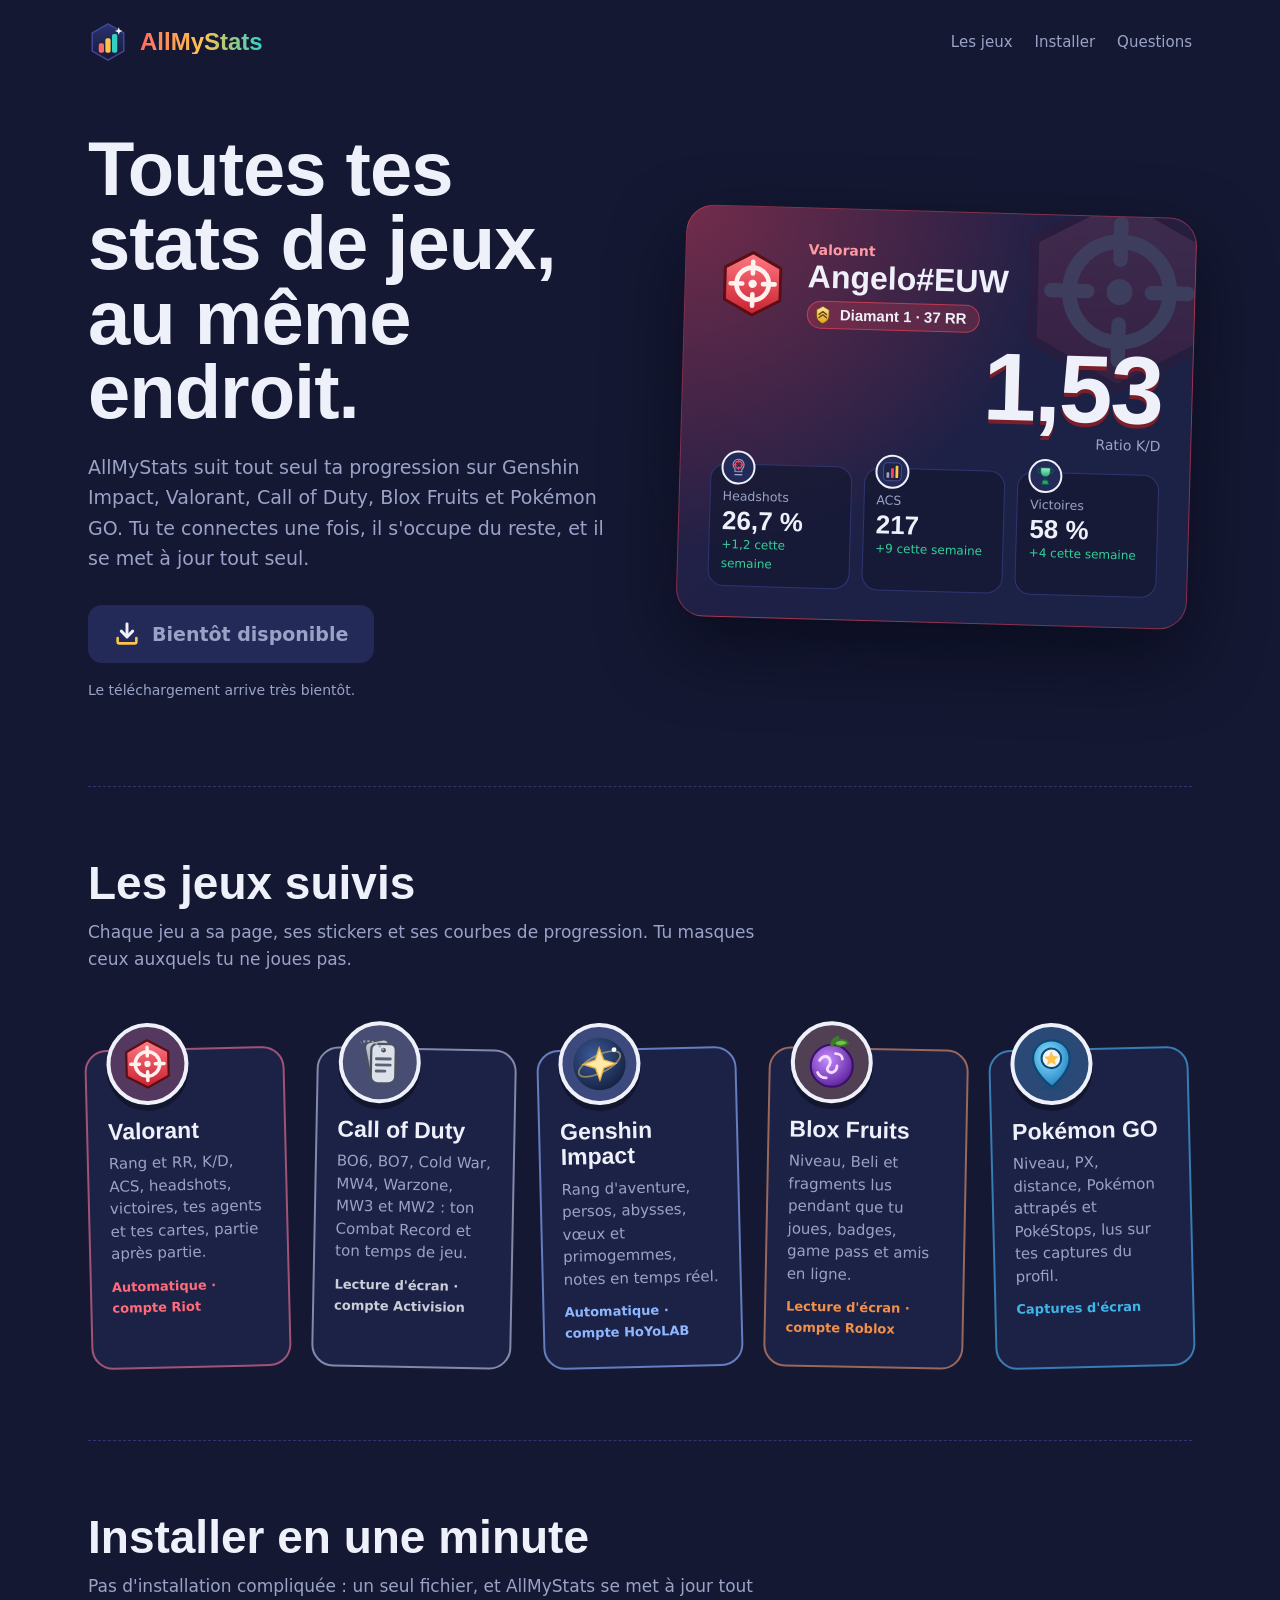
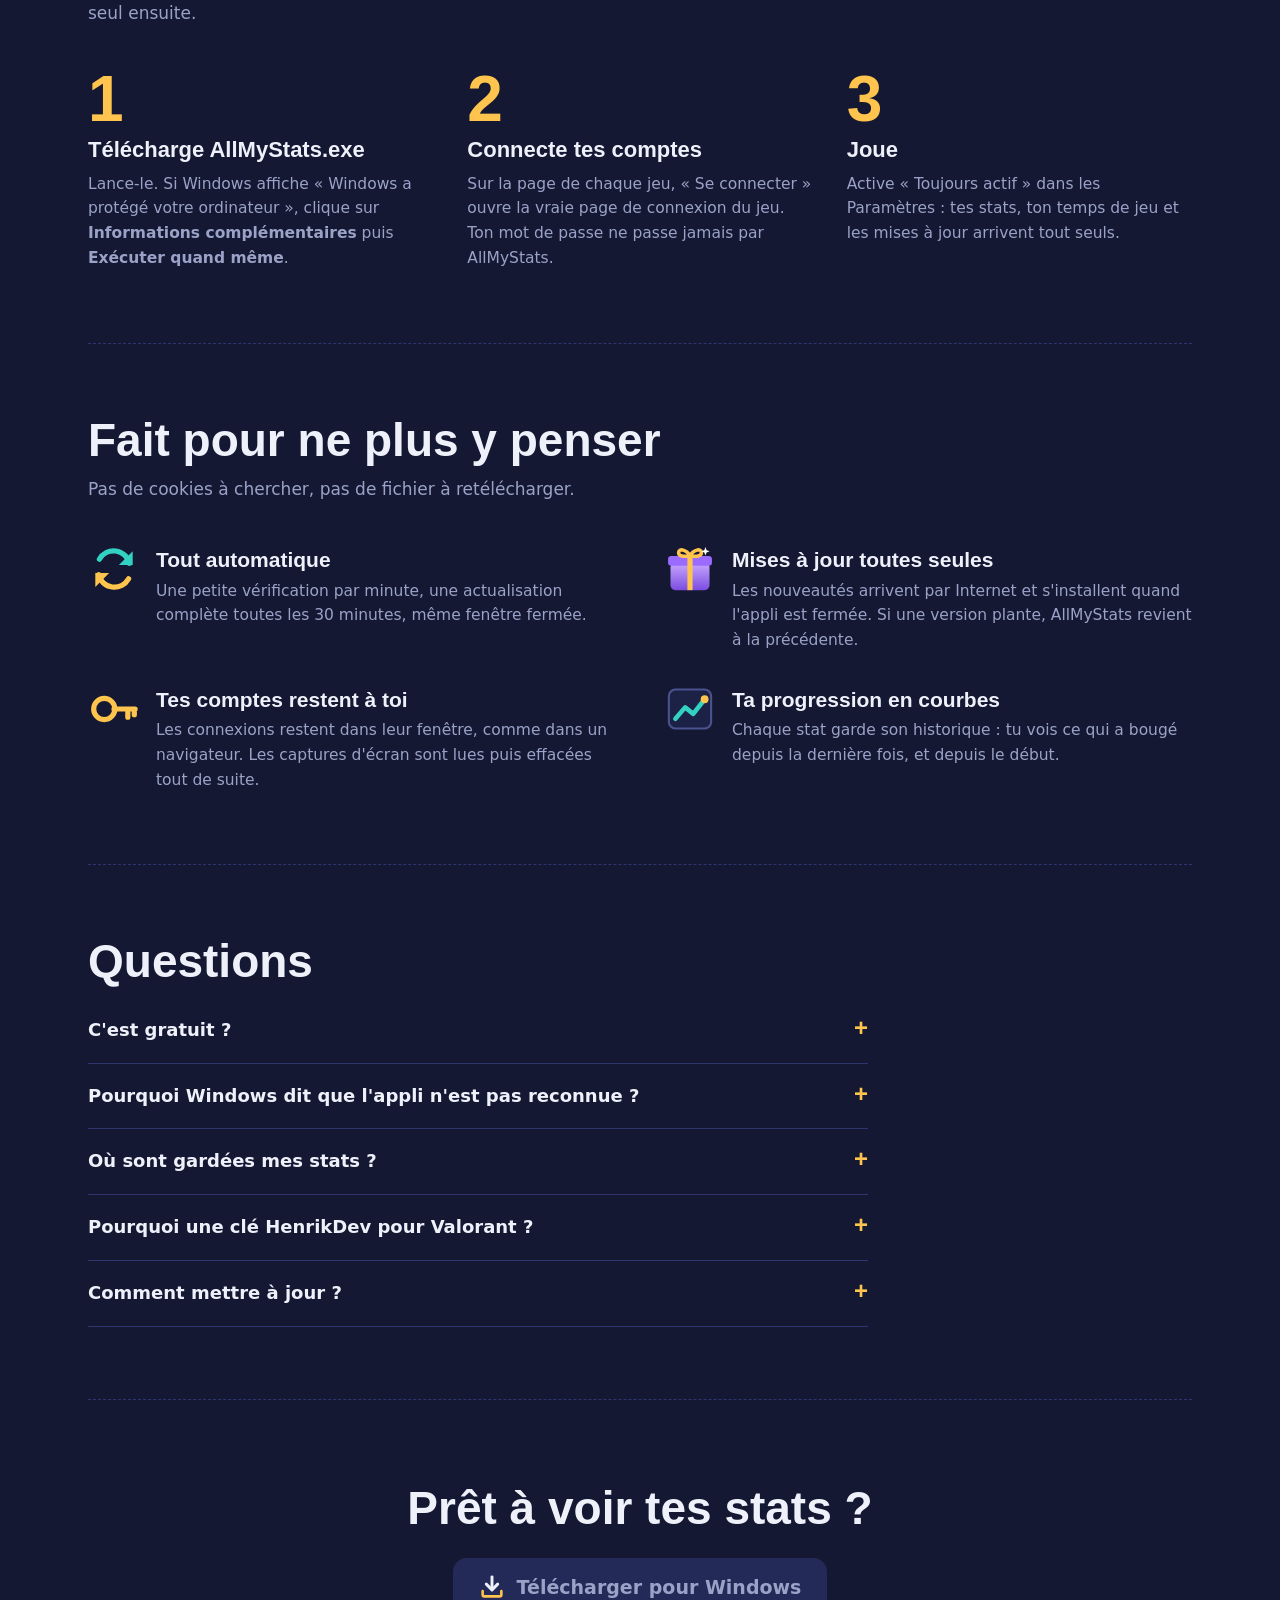
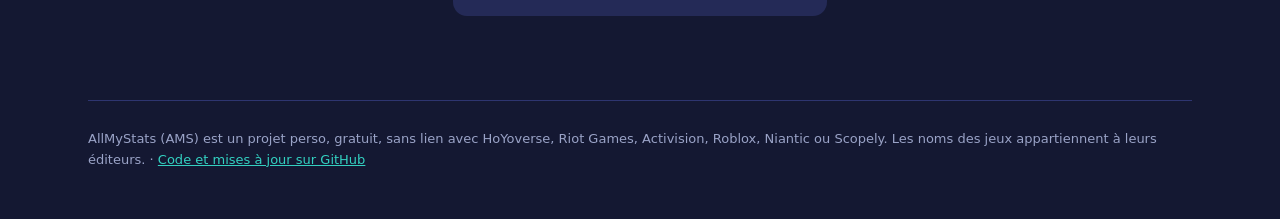
==== index.html @ aaeed374 "Site de téléchargement d'AllMyStats (GitHub Pages) Co-Authored-By: Claude Opus 5.5 <noreply@anthropi" ====
<!DOCTYPE html>
<html lang="fr">
<head>
<meta charset="utf-8">
<meta name="viewport" content="width=device-width, initial-scale=1">
<title>AllMyStats : toutes tes stats de jeux au même endroit</title>
<meta name="description" content="AllMyStats (AMS) est une appli Windows gratuite qui suit toute seule tes stats sur Genshin Impact, Valorant, Call of Duty, Blox Fruits et Pokémon GO.">
<link rel="icon" href="icone.png">
<style>
  :root {
    --nuit: #141832; --encre: #1C2146; --encre-2: #242A57; --trait: #2E3570;
    --brume: #9AA3C7; --craie: #EEF0FA; --corail: #FF6B5E; --or: #FFC44D; --turquoise: #33D1C1; --vert: #33D19A;
    --f-chiffres: "Bahnschrift SemiCondensed", "Bahnschrift", "Arial Narrow", "Roboto Condensed", sans-serif;
    --f-texte: "Segoe UI Variable Text", "Segoe UI", system-ui, -apple-system, sans-serif;
  }
  * { box-sizing: border-box; }
  html { scroll-behavior: smooth; }
  body { margin: 0; overflow-x: hidden; background: var(--nuit); color: var(--craie); font: 17px/1.6 var(--f-texte); }
  a { color: var(--turquoise); }
  :focus-visible { outline: 3px solid var(--or); outline-offset: 3px; border-radius: 6px; }
  svg.emoji { display: block; width: 100%; height: 100%; }
  .page { max-width: 1160px; margin: 0 auto; padding: 0 28px; }

  /* ---------- en-tête */
  header { display: flex; align-items: center; justify-content: space-between; padding: 22px 0; }
  .marque { display: flex; align-items: center; gap: 12px; text-decoration: none; color: inherit; }
  .marque .logo { width: 40px; height: 40px; }
  .marque b { font: 700 24px/1 var(--f-chiffres);
    background: linear-gradient(90deg, var(--corail), var(--or) 50%, var(--turquoise)); -webkit-background-clip: text; background-clip: text; color: transparent; }
  header nav { display: flex; gap: 22px; font-size: 15px; }
  header nav a { color: var(--brume); text-decoration: none; }
  header nav a:hover { color: var(--craie); }

  /* ---------- héros : le texte, et une vraie carte de joueur */
  .heros { display: grid; grid-template-columns: 1.05fr 1fr; gap: 56px; align-items: center; padding: 48px 0 84px; }
  h1 { font: 700 clamp(44px, 6vw, 76px)/.98 var(--f-chiffres); letter-spacing: -1px; margin: 0 0 22px; }
  .heros p.intro { color: var(--brume); font-size: 19px; max-width: 34em; margin: 0 0 32px; }
  .telecharger { display: inline-flex; align-items: center; gap: 12px; padding: 16px 26px; border-radius: 14px;
    background: var(--corail); color: #1A0F14; font: 700 19px/1 var(--f-texte); text-decoration: none;
    box-shadow: 0 5px 0 #A63A30; transition: transform .12s, box-shadow .12s; }
  .telecharger:hover { transform: translateY(2px); box-shadow: 0 3px 0 #A63A30; }
  .telecharger:active { transform: translateY(5px); box-shadow: none; }
  .telecharger .ico { width: 26px; height: 26px; }
  .telecharger[aria-disabled="true"] { background: var(--encre-2); color: var(--brume); box-shadow: none; pointer-events: none; }
  .meta { color: var(--brume); font-size: 14px; margin-top: 16px; }

  .carte { position: relative; border-radius: 28px; padding: 30px; overflow: hidden;
    background: radial-gradient(120% 140% at 0% 0%, rgba(255,70,85,.34), transparent 60%), linear-gradient(135deg, #2A1E45, var(--encre) 65%);
    border: 1.5px solid rgba(255,70,85,.45); transform: rotate(1.6deg); box-shadow: 0 30px 70px rgba(5,7,20,.6); }
  .carte .filigrane { position: absolute; right: -40px; top: -40px; width: 230px; height: 230px; opacity: .14; }
  .carte .haut { display: flex; gap: 18px; align-items: center; position: relative; }
  .carte .emblem { width: 74px; height: 74px; flex: none; }
  .carte .jeu { color: #FF9AA2; font-weight: 600; font-size: 14px; }
  .carte .pseudo { font: 700 32px/1.05 var(--f-chiffres); }
  .carte .rang { display: inline-flex; align-items: center; gap: 7px; margin-top: 6px; padding: 3px 12px 3px 5px; border-radius: 999px;
    font: 700 15px/1.3 var(--f-chiffres); background: rgba(255,70,85,.2); border: 1.5px solid rgba(255,70,85,.6); }
  .carte .rang .ico { width: 20px; height: 20px; }
  .carte .vedette { position: relative; text-align: right; margin: 6px 0 18px; }
  .carte .vedette .chiffre { font: 700 96px/.9 var(--f-chiffres); letter-spacing: -2px; text-shadow: 0 4px 0 #7A1F2A; }
  .carte .vedette .libelle { color: var(--brume); font-size: 14px; }
  .carte .tuiles { position: relative; display: grid; grid-template-columns: repeat(3, 1fr); gap: 12px; }
  .tuile { background: rgba(20,24,50,.75); border: 1.5px solid var(--trait); border-radius: 16px; padding: 22px 12px 12px; position: relative; }
  .tuile .sticker { position: absolute; top: -14px; left: 10px; width: 34px; height: 34px; border-radius: 50%; padding: 4px;
    background: var(--encre-2); border: 2px solid var(--craie); }
  .tuile .nom { color: var(--brume); font-size: 12.5px; }
  .tuile .val { font: 700 26px/1.1 var(--f-chiffres); }
  .tuile .delta { color: var(--vert); font-size: 12px; }

  /* ---------- sections */
  section { padding: 72px 0; border-top: 1px dashed var(--trait); }
  h2 { font: 700 clamp(32px, 4vw, 46px)/1.05 var(--f-chiffres); margin: 0 0 12px; }
  .chapeau { color: var(--brume); max-width: 40em; margin: 0 0 40px; }

  /* La planche de stickers : un sticker par jeu */
  .planche { display: grid; grid-template-columns: repeat(auto-fit, minmax(200px, 1fr)); gap: 26px; }
  .sticker-jeu { --c: var(--brume); background: var(--encre); border-radius: 22px; padding: 26px 20px 22px; position: relative;
    border: 2px solid color-mix(in srgb, var(--c) 55%, var(--trait)); }
  .sticker-jeu:nth-child(odd) { transform: rotate(-1.4deg); }
  .sticker-jeu:nth-child(even) { transform: rotate(1.1deg); }
  .sticker-jeu .rond { width: 82px; height: 82px; border-radius: 50%; padding: 9px; margin: -54px 0 14px;
    background: color-mix(in srgb, var(--c) 22%, var(--encre-2)); border: 4px solid var(--craie); box-shadow: 0 6px 0 rgba(0,0,0,.35); }
  .sticker-jeu h3 { font: 700 23px/1.1 var(--f-chiffres); margin: 0 0 8px; }
  .sticker-jeu p { margin: 0; color: var(--brume); font-size: 15px; line-height: 1.5; }
  .sticker-jeu .comment { display: inline-block; margin-top: 12px; font-size: 13px; font-weight: 600; color: var(--c); }
  .planche { padding-top: 34px; }

  /* Étapes */
  .etapes { list-style: none; margin: 0; padding: 0; display: grid; grid-template-columns: repeat(3, 1fr); gap: 34px; counter-reset: e; }
  .etapes li { counter-increment: e; position: relative; padding-top: 70px; }
  .etapes li::before { content: counter(e); position: absolute; top: 0; left: 0; font: 700 64px/1 var(--f-chiffres); color: var(--or); }
  .etapes h3 { font: 700 22px/1.2 var(--f-chiffres); margin: 0 0 8px; }
  .etapes p { margin: 0; color: var(--brume); font-size: 15.5px; }

  /* Points forts */
  .forts { display: grid; grid-template-columns: 1fr 1fr; gap: 30px 48px; }
  .fort { display: grid; grid-template-columns: 52px 1fr; gap: 16px; align-items: start; }
  .fort .ico { width: 52px; height: 52px; }
  .fort h3 { font: 700 21px/1.2 var(--f-chiffres); margin: 4px 0 6px; }
  .fort p { margin: 0; color: var(--brume); font-size: 15.5px; }

  /* Questions */
  .questions { max-width: 780px; }
  details { border-bottom: 1px solid var(--trait); padding: 18px 0; }
  summary { cursor: pointer; font-weight: 600; font-size: 18px; list-style: none; display: flex; justify-content: space-between; gap: 16px; }
  summary::-webkit-details-marker { display: none; }
  summary::after { content: "+"; color: var(--or); font: 700 24px/1 var(--f-chiffres); }
  details[open] summary::after { content: "–"; }
  details p, details ol { color: var(--brume); margin: 12px 0 0; font-size: 15.5px; }
  details ol { padding-left: 22px; }

  /* Bas de page */
  .final { text-align: center; padding: 84px 0; border-top: 1px dashed var(--trait); }
  .final h2 { margin-bottom: 26px; }
  footer { color: var(--brume); font-size: 13px; padding: 28px 0 48px; border-top: 1px solid var(--trait); line-height: 1.6; }

  @media (max-width: 900px) {
    .heros { grid-template-columns: 1fr; gap: 48px; padding-top: 24px; }
    .etapes, .forts { grid-template-columns: 1fr; }
    header nav { display: none; }
  }
  @media (max-width: 480px) {
    .page { padding: 0 18px; }
    .carte .tuiles { grid-template-columns: 1fr 1fr; }
    .carte .vedette .chiffre { font-size: 72px; }
  }
  @media (prefers-reduced-motion: reduce) {
    html { scroll-behavior: auto; }
    .telecharger { transition: none; }
  }
</style>
</head>
<body>
<div class="page">
  <header>
    <a class="marque" href="#"><span class="logo" data-ico="ams"></span><b>AllMyStats</b></a>
    <nav aria-label="Sections">
      <a href="#jeux">Les jeux</a><a href="#installer">Installer</a><a href="#questions">Questions</a>
    </nav>
  </header>

  <main>
    <div class="heros">
      <div>
        <h1>Toutes tes stats de jeux, au même endroit.</h1>
        <p class="intro">AllMyStats suit tout seul ta progression sur Genshin Impact, Valorant, Call of Duty, Blox Fruits et
          Pokémon GO. Tu te connectes une fois, il s'occupe du reste, et il se met à jour tout seul.</p>
        <a class="telecharger" id="telecharger" href="#installer">
          <span class="ico" data-ico="telecharger"></span><span id="texte-telecharger">Télécharger pour Windows</span></a>
        <div class="meta" id="meta">Gratuit · Windows 10 et 11</div>
      </div>

      <div class="carte" aria-label="Exemple de carte de joueur dans AllMyStats">
        <span class="filigrane" data-ico="jeu_valorant"></span>
        <div class="haut">
          <span class="emblem" data-ico="jeu_valorant"></span>
          <div>
            <div class="jeu">Valorant</div>
            <div class="pseudo">Angelo#EUW</div>
            <div class="rang"><span class="ico" data-ico="valo_rang"></span>Diamant 1 · 37 RR</div>
          </div>
        </div>
        <div class="vedette"><div class="chiffre">1,53</div><div class="libelle">Ratio K/D</div></div>
        <div class="tuiles">
          <div class="tuile"><span class="sticker" data-ico="valo_tete"></span><div class="nom">Headshots</div><div class="val">26,7 %</div><div class="delta">+1,2 cette semaine</div></div>
          <div class="tuile"><span class="sticker" data-ico="valo_acs"></span><div class="nom">ACS</div><div class="val">217</div><div class="delta">+9 cette semaine</div></div>
          <div class="tuile"><span class="sticker" data-ico="valo_victoire"></span><div class="nom">Victoires</div><div class="val">58 %</div><div class="delta">+4 cette semaine</div></div>
        </div>
      </div>
    </div>

    <section id="jeux">
      <h2>Les jeux suivis</h2>
      <p class="chapeau">Chaque jeu a sa page, ses stickers et ses courbes de progression. Tu masques ceux auxquels tu ne joues pas.</p>
      <div class="planche">
        <article class="sticker-jeu" style="--c:#FF6B7A">
          <div class="rond" data-ico="jeu_valorant"></div>
          <h3>Valorant</h3>
          <p>Rang et RR, K/D, ACS, headshots, victoires, tes agents et tes cartes, partie après partie.</p>
          <span class="comment">Automatique · compte Riot</span>
        </article>
        <article class="sticker-jeu" style="--c:#C9CED8">
          <div class="rond" data-ico="famille_call_of_duty"></div>
          <h3>Call of Duty</h3>
          <p>BO6, BO7, Cold War, MW4, Warzone, MW3 et MW2 : ton Combat Record et ton temps de jeu.</p>
          <span class="comment">Lecture d'écran · compte Activision</span>
        </article>
        <article class="sticker-jeu" style="--c:#8FB7FF">
          <div class="rond" data-ico="jeu_genshin"></div>
          <h3>Genshin Impact</h3>
          <p>Rang d'aventure, persos, abysses, vœux et primogemmes, notes en temps réel.</p>
          <span class="comment">Automatique · compte HoYoLAB</span>
        </article>
        <article class="sticker-jeu" style="--c:#F0904A">
          <div class="rond" data-ico="jeu_bloxfruits"></div>
          <h3>Blox Fruits</h3>
          <p>Niveau, Beli et fragments lus pendant que tu joues, badges, game pass et amis en ligne.</p>
          <span class="comment">Lecture d'écran · compte Roblox</span>
        </article>
        <article class="sticker-jeu" style="--c:#3FB6E8">
          <div class="rond" data-ico="jeu_pokemongo"></div>
          <h3>Pokémon GO</h3>
          <p>Niveau, PX, distance, Pokémon attrapés et PokéStops, lus sur tes captures du profil.</p>
          <span class="comment">Captures d'écran</span>
        </article>
      </div>
    </section>

    <section id="installer">
      <h2>Installer en une minute</h2>
      <p class="chapeau">Pas d'installation compliquée : un seul fichier, et AllMyStats se met à jour tout seul ensuite.</p>
      <ol class="etapes">
        <li><h3>Télécharge AllMyStats.exe</h3>
          <p>Lance-le. Si Windows affiche « Windows a protégé votre ordinateur », clique sur
            <b>Informations complémentaires</b> puis <b>Exécuter quand même</b>.</p></li>
        <li><h3>Connecte tes comptes</h3>
          <p>Sur la page de chaque jeu, « Se connecter » ouvre la vraie page de connexion du jeu.
            Ton mot de passe ne passe jamais par AllMyStats.</p></li>
        <li><h3>Joue</h3>
          <p>Active « Toujours actif » dans les Paramètres : tes stats, ton temps de jeu et les mises à jour
            arrivent tout seuls.</p></li>
      </ol>
    </section>

    <section>
      <h2>Fait pour ne plus y penser</h2>
      <p class="chapeau">Pas de cookies à chercher, pas de fichier à retélécharger.</p>
      <div class="forts">
        <div class="fort"><span class="ico" data-ico="actualiser"></span><div>
          <h3>Tout automatique</h3><p>Une petite vérification par minute, une actualisation complète toutes les 30 minutes,
            même fenêtre fermée.</p></div></div>
        <div class="fort"><span class="ico" data-ico="maj"></span><div>
          <h3>Mises à jour toutes seules</h3><p>Les nouveautés arrivent par Internet et s'installent quand l'appli est
            fermée. Si une version plante, AllMyStats revient à la précédente.</p></div></div>
        <div class="fort"><span class="ico" data-ico="cle"></span><div>
          <h3>Tes comptes restent à toi</h3><p>Les connexions restent dans leur fenêtre, comme dans un navigateur.
            Les captures d'écran sont lues puis effacées tout de suite.</p></div></div>
        <div class="fort"><span class="ico" data-ico="graphique"></span><div>
          <h3>Ta progression en courbes</h3><p>Chaque stat garde son historique : tu vois ce qui a bougé depuis la
            dernière fois, et depuis le début.</p></div></div>
      </div>
    </section>

    <section id="questions">
      <h2>Questions</h2>
      <div class="questions">
        <details><summary>C'est gratuit ?</summary>
          <p>Oui, entièrement. Pas de compte AllMyStats, pas de pub.</p></details>
        <details><summary>Pourquoi Windows dit que l'appli n'est pas reconnue ?</summary>
          <p>AllMyStats n'a pas de signature numérique payante, donc Windows SmartScreen ne la connaît pas encore.
            Clique sur <b>Informations complémentaires</b> puis <b>Exécuter quand même</b>. Télécharge-la
            uniquement depuis cette page.</p></details>
        <details><summary>Où sont gardées mes stats ?</summary>
          <p>Sur ton PC uniquement, dans le dossier AllMyStats de %APPDATA%. Rien n'est envoyé ailleurs.</p></details>
        <details><summary>Pourquoi une clé HenrikDev pour Valorant ?</summary>
          <p>Riot ne donne pas d'accès direct aux stats Valorant pour ce genre d'appli. HenrikDev est l'API utilisée par
            les trackers : la clé est gratuite (api.henrikdev.xyz, Dashboard, API Keys) et se colle une seule fois dans
            les Réglages de Valorant.</p></details>
        <details><summary>Comment mettre à jour ?</summary>
          <p>Tu n'as rien à faire : AllMyStats vérifie toutes les 6 heures. Pour l'avoir tout de suite :
            Paramètres, Mises à jour, Vérifier maintenant.</p></details>
      </div>
    </section>

    <div class="final">
      <h2>Prêt à voir tes stats ?</h2>
      <a class="telecharger" id="telecharger-2" href="#installer">
        <span class="ico" data-ico="telecharger"></span><span>Télécharger pour Windows</span></a>
    </div>
  </main>

  <footer>
    AllMyStats (AMS) est un projet perso, gratuit, sans lien avec HoYoverse, Riot Games, Activision, Roblox,
    Niantic ou Scopely. Les noms des jeux appartiennent à leurs éditeurs.
    · <a href="https://github.com/Angelotkkt/AllMyStats">Code et mises à jour sur GitHub</a>
  </footer>
</div>

<script src="icones.js"></script>
<script>
  // Les emojis maison de l'appli
  document.querySelectorAll("[data-ico]").forEach((el) => { el.innerHTML = ICONES[el.dataset.ico] || ""; });

  // Le bouton pointe vers la dernière version publiée (fichier AllMyStats.exe d'une « Release » GitHub)
  const DEPOT = "Angelotkkt/AllMyStats";
  const boutons = [document.getElementById("telecharger"), document.getElementById("telecharger-2")];
  fetch(`https://api.github.com/repos/${DEPOT}/releases/latest`)
    .then((r) => (r.ok ? r.json() : null))
    .then((rel) => {
      const exe = rel?.assets?.find((a) => /\.exe$/i.test(a.name));
      if (!exe) throw new Error("pas encore de fichier");
      boutons.forEach((b) => { b.href = exe.browser_download_url; });
      const mo = (exe.size / 1048576).toLocaleString("fr-FR", { maximumFractionDigits: 1 });
      document.getElementById("meta").textContent =
        `Version ${rel.tag_name.replace(/^v/, "")} · ${mo} Mo · Gratuit · Windows 10 et 11`;
    })
    .catch(() => {
      boutons.forEach((b) => { b.setAttribute("aria-disabled", "true"); b.removeAttribute("href"); });
      document.getElementById("texte-telecharger").textContent = "Bientôt disponible";
      document.getElementById("meta").textContent = "Le téléchargement arrive très bientôt.";
    });
  fetch("maj.json").then((r) => r.json()).then((m) => {
    const meta = document.getElementById("meta");
    if (!/Version/.test(meta.textContent) && !/bientôt/.test(meta.textContent)) meta.textContent = `Version ${m.version} · ` + meta.textContent;
  }).catch(() => {});
</script>
</body>
</html>
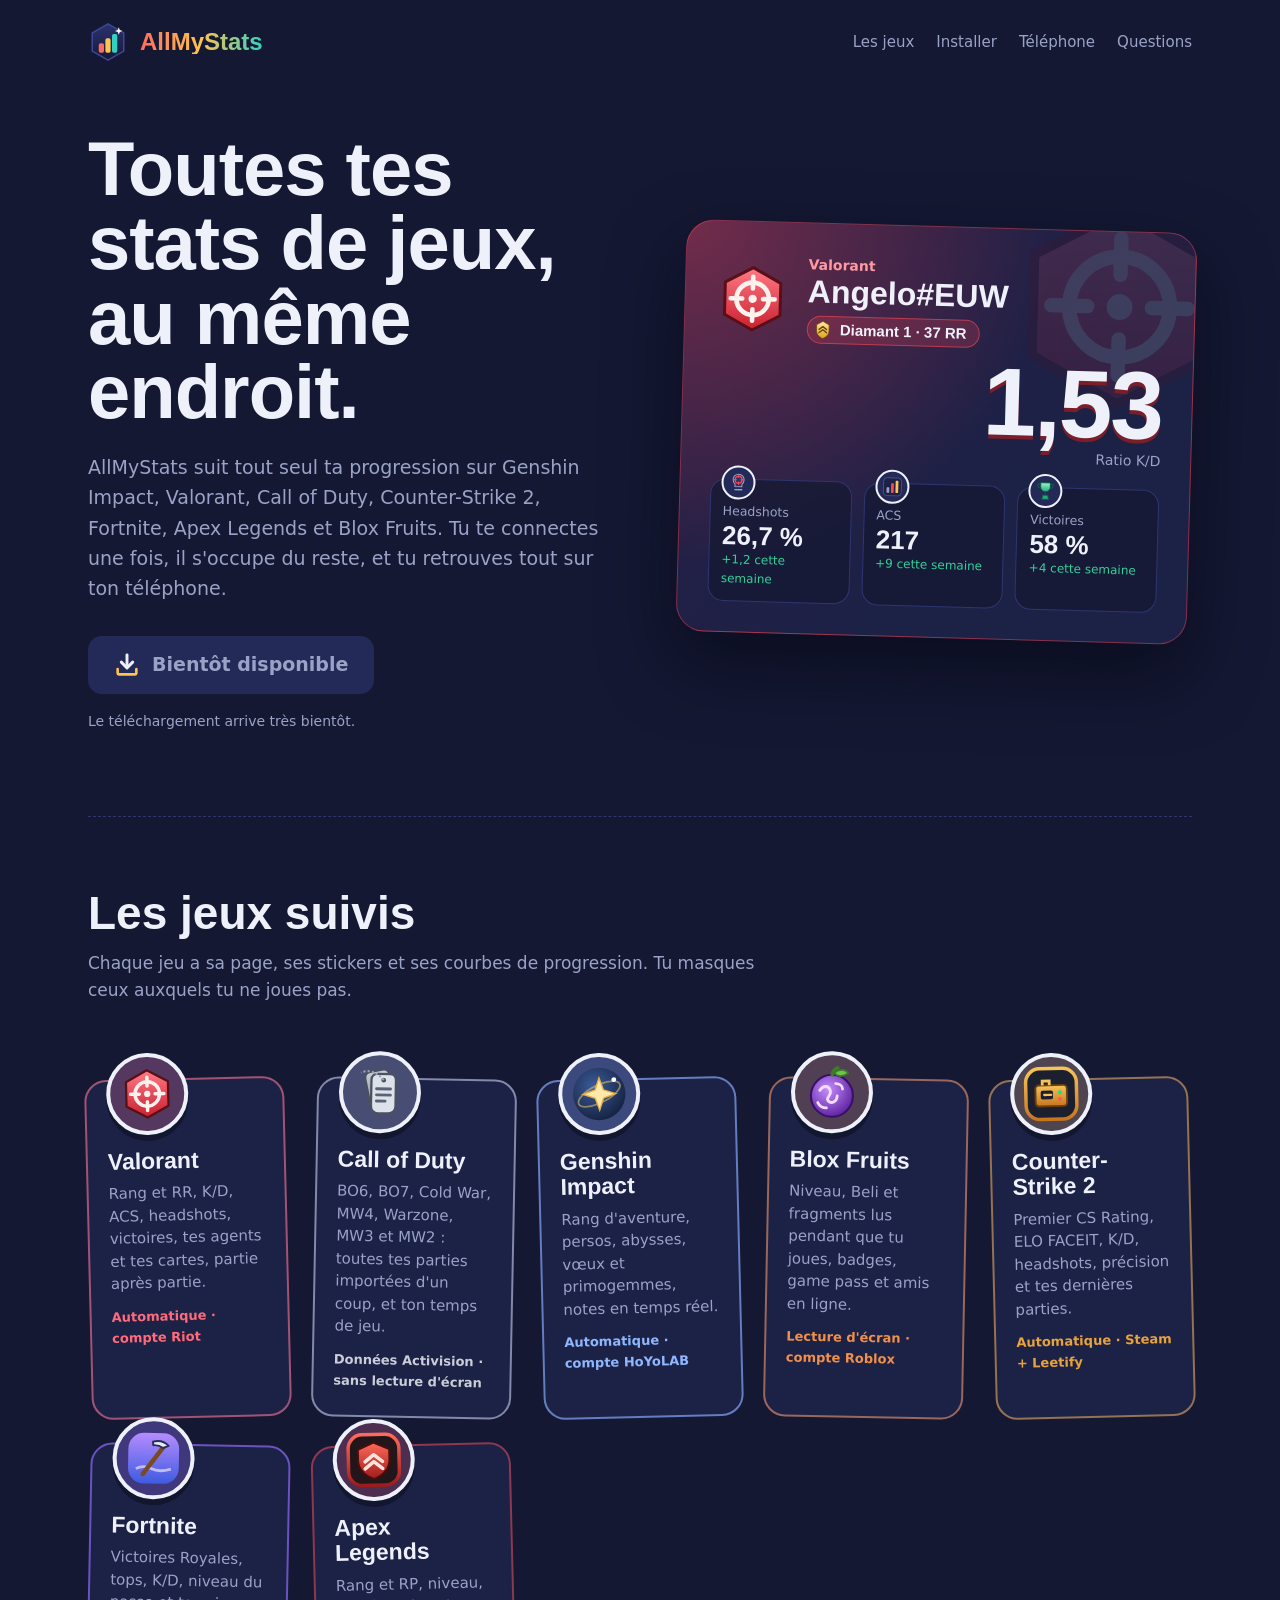
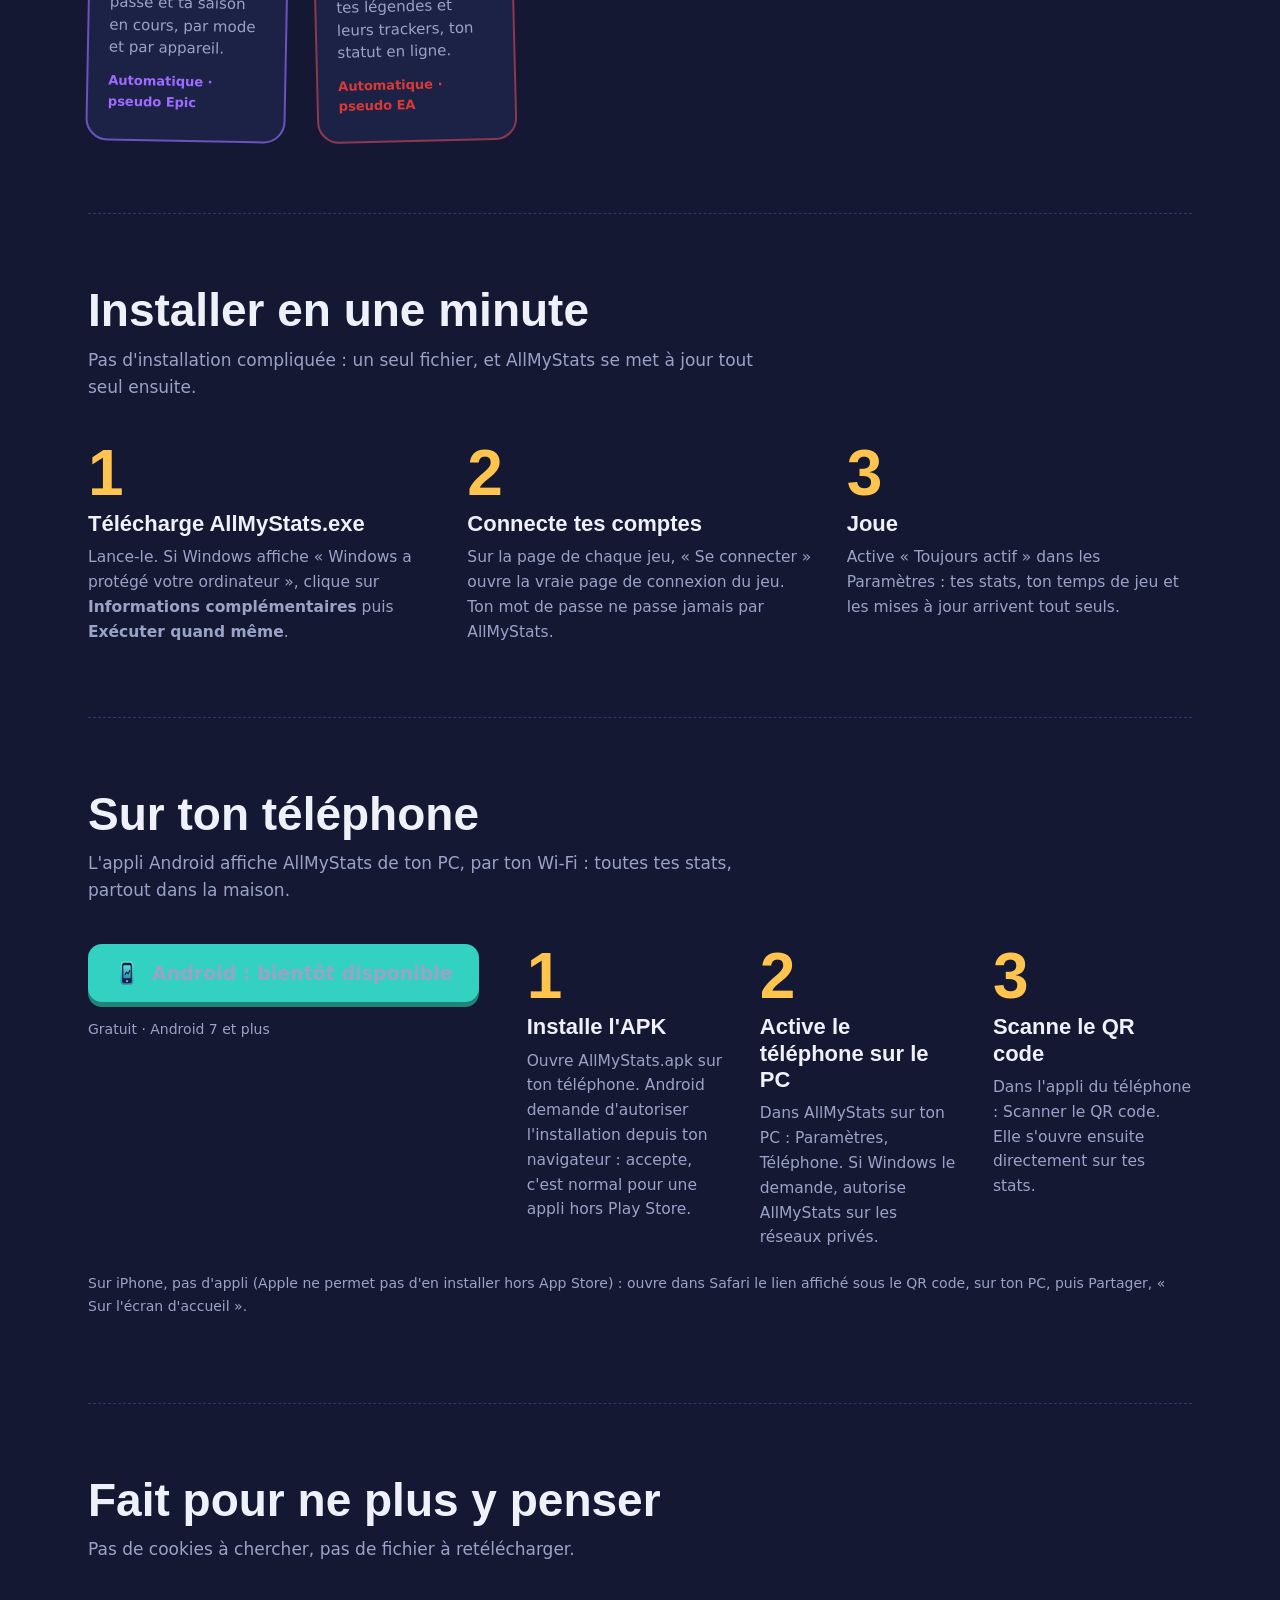
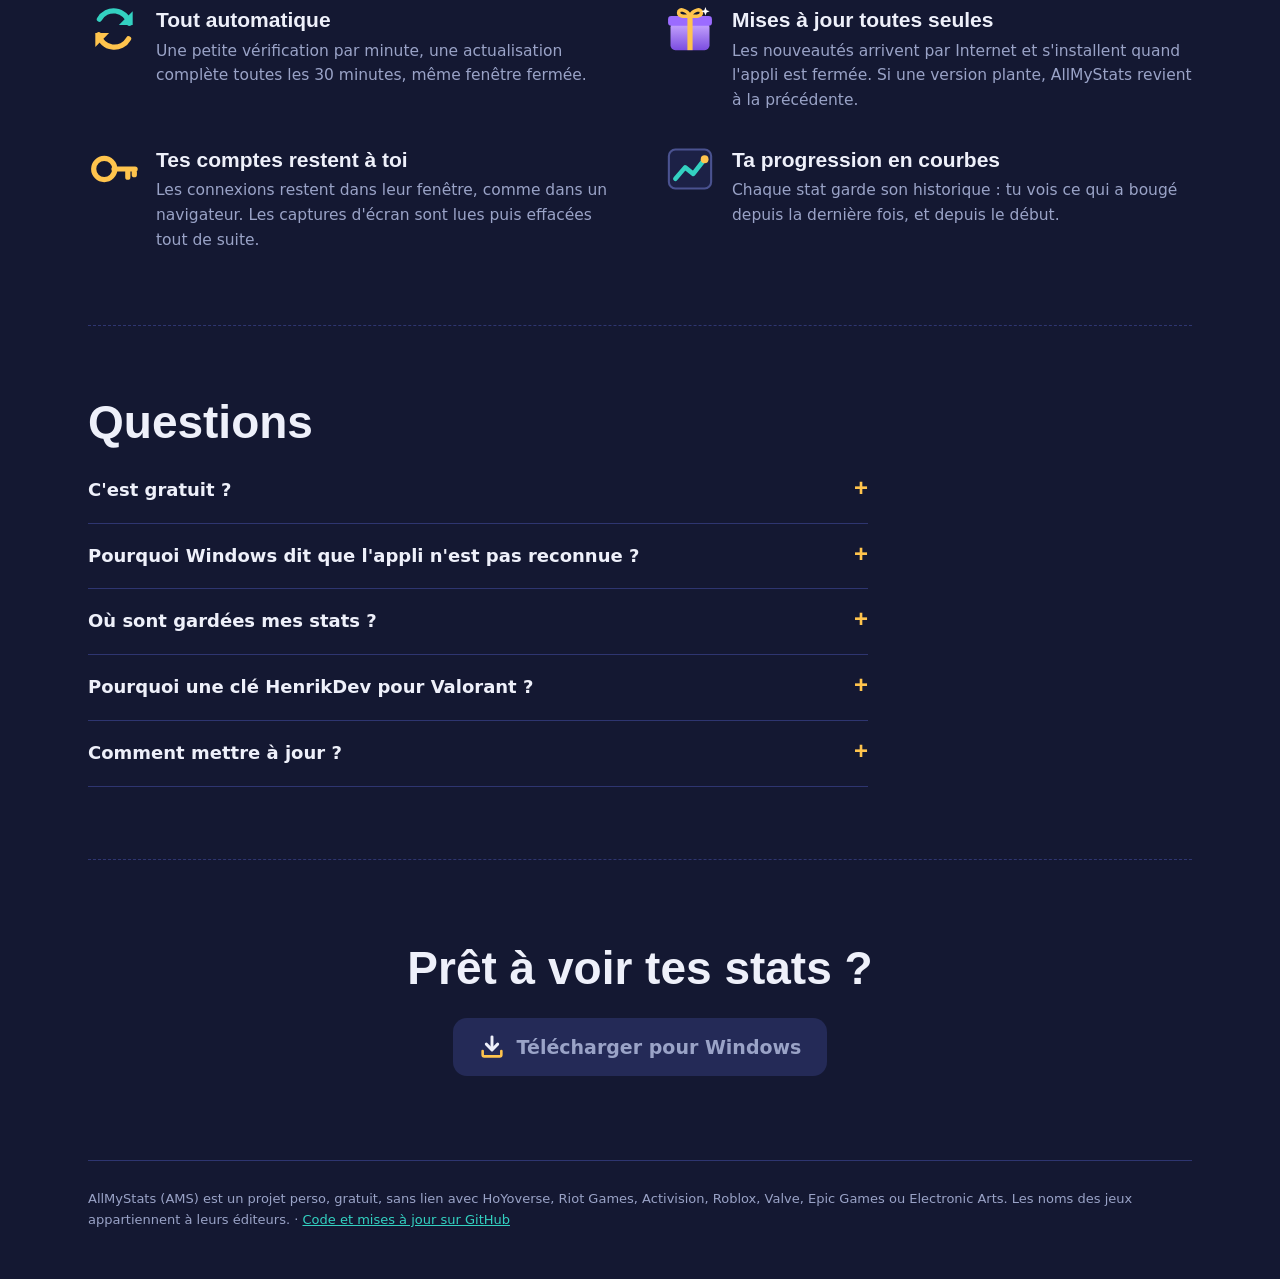
==== commit a0d58cb9: "2.18.0 : AllMyStats sur téléphone (appli Android fabriquée par GitHub, interface mobile) Co-Authored" ====
--- a/index.html
+++ b/index.html
@@ -4,7 +4,7 @@
 <meta charset="utf-8">
 <meta name="viewport" content="width=device-width, initial-scale=1">
 <title>AllMyStats : toutes tes stats de jeux au même endroit</title>
-<meta name="description" content="AllMyStats (AMS) est une appli Windows gratuite qui suit toute seule tes stats sur Genshin Impact, Valorant, Call of Duty, Blox Fruits et Pokémon GO.">
+<meta name="description" content="AllMyStats (AMS) est une appli Windows gratuite, avec son appli Android, qui suit toute seule tes stats sur Genshin Impact, Valorant, Call of Duty, Counter-Strike 2, Fortnite, Apex Legends et Blox Fruits.">
 <link rel="icon" href="icone.png">
 <style>
   :root {
@@ -109,6 +109,10 @@
   details ol { padding-left: 22px; }
 
   /* Bas de page */
+  .tel { display: grid; grid-template-columns: auto 1fr; gap: 48px; align-items: start; margin-bottom: 22px; }
+  .tel .telecharger { background: var(--turquoise); box-shadow: 0 5px 0 #1F8579; }
+  .tel .telecharger:hover { box-shadow: 0 3px 0 #1F8579; }
+  @media (max-width: 860px) { .tel { grid-template-columns: 1fr; gap: 28px; } }
   .final { text-align: center; padding: 84px 0; border-top: 1px dashed var(--trait); }
   .final h2 { margin-bottom: 26px; }
   footer { color: var(--brume); font-size: 13px; padding: 28px 0 48px; border-top: 1px solid var(--trait); line-height: 1.6; }
@@ -134,7 +138,7 @@
   <header>
     <a class="marque" href="#"><span class="logo" data-ico="ams"></span><b>AllMyStats</b></a>
     <nav aria-label="Sections">
-      <a href="#jeux">Les jeux</a><a href="#installer">Installer</a><a href="#questions">Questions</a>
+      <a href="#jeux">Les jeux</a><a href="#installer">Installer</a><a href="#telephone">Téléphone</a><a href="#questions">Questions</a>
     </nav>
   </header>
 
@@ -142,8 +146,9 @@
     <div class="heros">
       <div>
         <h1>Toutes tes stats de jeux, au même endroit.</h1>
-        <p class="intro">AllMyStats suit tout seul ta progression sur Genshin Impact, Valorant, Call of Duty, Blox Fruits et
-          Pokémon GO. Tu te connectes une fois, il s'occupe du reste, et il se met à jour tout seul.</p>
+        <p class="intro">AllMyStats suit tout seul ta progression sur Genshin Impact, Valorant, Call of Duty,
+          Counter-Strike 2, Fortnite, Apex Legends et Blox Fruits. Tu te connectes une fois, il s'occupe du reste,
+          et tu retrouves tout sur ton téléphone.</p>
         <a class="telecharger" id="telecharger" href="#installer">
           <span class="ico" data-ico="telecharger"></span><span id="texte-telecharger">Télécharger pour Windows</span></a>
         <div class="meta" id="meta">Gratuit · Windows 10 et 11</div>
@@ -181,8 +186,8 @@
         <article class="sticker-jeu" style="--c:#C9CED8">
           <div class="rond" data-ico="famille_call_of_duty"></div>
           <h3>Call of Duty</h3>
-          <p>BO6, BO7, Cold War, MW4, Warzone, MW3 et MW2 : ton Combat Record et ton temps de jeu.</p>
-          <span class="comment">Lecture d'écran · compte Activision</span>
+          <p>BO6, BO7, Cold War, MW4, Warzone, MW3 et MW2 : toutes tes parties importées d'un coup, et ton temps de jeu.</p>
+          <span class="comment">Données Activision · sans lecture d'écran</span>
         </article>
         <article class="sticker-jeu" style="--c:#8FB7FF">
           <div class="rond" data-ico="jeu_genshin"></div>
@@ -196,11 +201,23 @@
           <p>Niveau, Beli et fragments lus pendant que tu joues, badges, game pass et amis en ligne.</p>
           <span class="comment">Lecture d'écran · compte Roblox</span>
         </article>
-        <article class="sticker-jeu" style="--c:#3FB6E8">
-          <div class="rond" data-ico="jeu_pokemongo"></div>
-          <h3>Pokémon GO</h3>
-          <p>Niveau, PX, distance, Pokémon attrapés et PokéStops, lus sur tes captures du profil.</p>
-          <span class="comment">Captures d'écran</span>
+        <article class="sticker-jeu" style="--c:#E8A33A">
+          <div class="rond" data-ico="jeu_cs2"></div>
+          <h3>Counter-Strike 2</h3>
+          <p>Premier CS Rating, ELO FACEIT, K/D, headshots, précision et tes dernières parties.</p>
+          <span class="comment">Automatique · Steam + Leetify</span>
+        </article>
+        <article class="sticker-jeu" style="--c:#9D6BFF">
+          <div class="rond" data-ico="jeu_fortnite"></div>
+          <h3>Fortnite</h3>
+          <p>Victoires Royales, tops, K/D, niveau du passe et ta saison en cours, par mode et par appareil.</p>
+          <span class="comment">Automatique · pseudo Epic</span>
+        </article>
+        <article class="sticker-jeu" style="--c:#DA3A35">
+          <div class="rond" data-ico="jeu_apex"></div>
+          <h3>Apex Legends</h3>
+          <p>Rang et RP, niveau, tes légendes et leurs trackers, ton statut en ligne.</p>
+          <span class="comment">Automatique · pseudo EA</span>
         </article>
       </div>
     </section>
@@ -219,6 +236,30 @@
           <p>Active « Toujours actif » dans les Paramètres : tes stats, ton temps de jeu et les mises à jour
             arrivent tout seuls.</p></li>
       </ol>
+    </section>
+
+    <section id="telephone">
+      <h2>Sur ton téléphone</h2>
+      <p class="chapeau">L'appli Android affiche AllMyStats de ton PC, par ton Wi-Fi : toutes tes stats, partout dans la maison.</p>
+      <div class="tel">
+        <div>
+          <a class="telecharger" id="telecharger-android" href="#telephone">
+            <span class="ico" data-ico="telephone"></span><span id="texte-android">Télécharger pour Android</span></a>
+          <div class="meta" id="meta-android">Gratuit · Android 7 et plus</div>
+        </div>
+        <ol class="etapes">
+          <li><h3>Installe l'APK</h3>
+            <p>Ouvre AllMyStats.apk sur ton téléphone. Android demande d'autoriser l'installation depuis ton
+              navigateur : accepte, c'est normal pour une appli hors Play Store.</p></li>
+          <li><h3>Active le téléphone sur le PC</h3>
+            <p>Dans AllMyStats sur ton PC : Paramètres, Téléphone. Si Windows le demande, autorise AllMyStats sur les
+              réseaux privés.</p></li>
+          <li><h3>Scanne le QR code</h3>
+            <p>Dans l'appli du téléphone : Scanner le QR code. Elle s'ouvre ensuite directement sur tes stats.</p></li>
+        </ol>
+      </div>
+      <p class="meta">Sur iPhone, pas d'appli (Apple ne permet pas d'en installer hors App Store) : ouvre dans Safari le
+        lien affiché sous le QR code, sur ton PC, puis Partager, « Sur l'écran d'accueil ».</p>
     </section>
 
     <section>
@@ -256,7 +297,7 @@
             les trackers : la clé est gratuite (api.henrikdev.xyz, Dashboard, API Keys) et se colle une seule fois dans
             les Réglages de Valorant.</p></details>
         <details><summary>Comment mettre à jour ?</summary>
-          <p>Tu n'as rien à faire : AllMyStats vérifie toutes les 6 heures. Pour l'avoir tout de suite :
+          <p>Tu n'as rien à faire : AllMyStats vérifie toutes les 10 minutes. Pour l'avoir tout de suite :
             Paramètres, Mises à jour, Vérifier maintenant.</p></details>
       </div>
     </section>
@@ -270,7 +311,7 @@
 
   <footer>
     AllMyStats (AMS) est un projet perso, gratuit, sans lien avec HoYoverse, Riot Games, Activision, Roblox,
-    Niantic ou Scopely. Les noms des jeux appartiennent à leurs éditeurs.
+    Valve, Epic Games ou Electronic Arts. Les noms des jeux appartiennent à leurs éditeurs.
     · <a href="https://github.com/Angelotkkt/AllMyStats">Code et mises à jour sur GitHub</a>
   </footer>
 </div>
@@ -298,6 +339,21 @@
       document.getElementById("texte-telecharger").textContent = "Bientôt disponible";
       document.getElementById("meta").textContent = "Le téléchargement arrive très bientôt.";
     });
+  // L'appli Android : le fichier AllMyStats.apk de la publication « android »
+  fetch(`https://api.github.com/repos/${DEPOT}/releases/tags/android`)
+    .then((r) => (r.ok ? r.json() : null))
+    .then((rel) => {
+      const apk = rel?.assets?.find((a) => /\.apk$/i.test(a.name));
+      if (!apk) throw new Error("pas encore d'APK");
+      document.getElementById("telecharger-android").href = apk.browser_download_url;
+      const mo = (apk.size / 1048576).toLocaleString("fr-FR", { maximumFractionDigits: 1 });
+      document.getElementById("meta-android").textContent = `${mo} Mo · Gratuit · Android 7 et plus`;
+    })
+    .catch(() => {
+      const b = document.getElementById("telecharger-android");
+      b.setAttribute("aria-disabled", "true"); b.removeAttribute("href");
+      document.getElementById("texte-android").textContent = "Android : bientôt disponible";
+    });
   fetch("maj.json").then((r) => r.json()).then((m) => {
     const meta = document.getElementById("meta");
     if (!/Version/.test(meta.textContent) && !/bientôt/.test(meta.textContent)) meta.textContent = `Version ${m.version} · ` + meta.textContent;
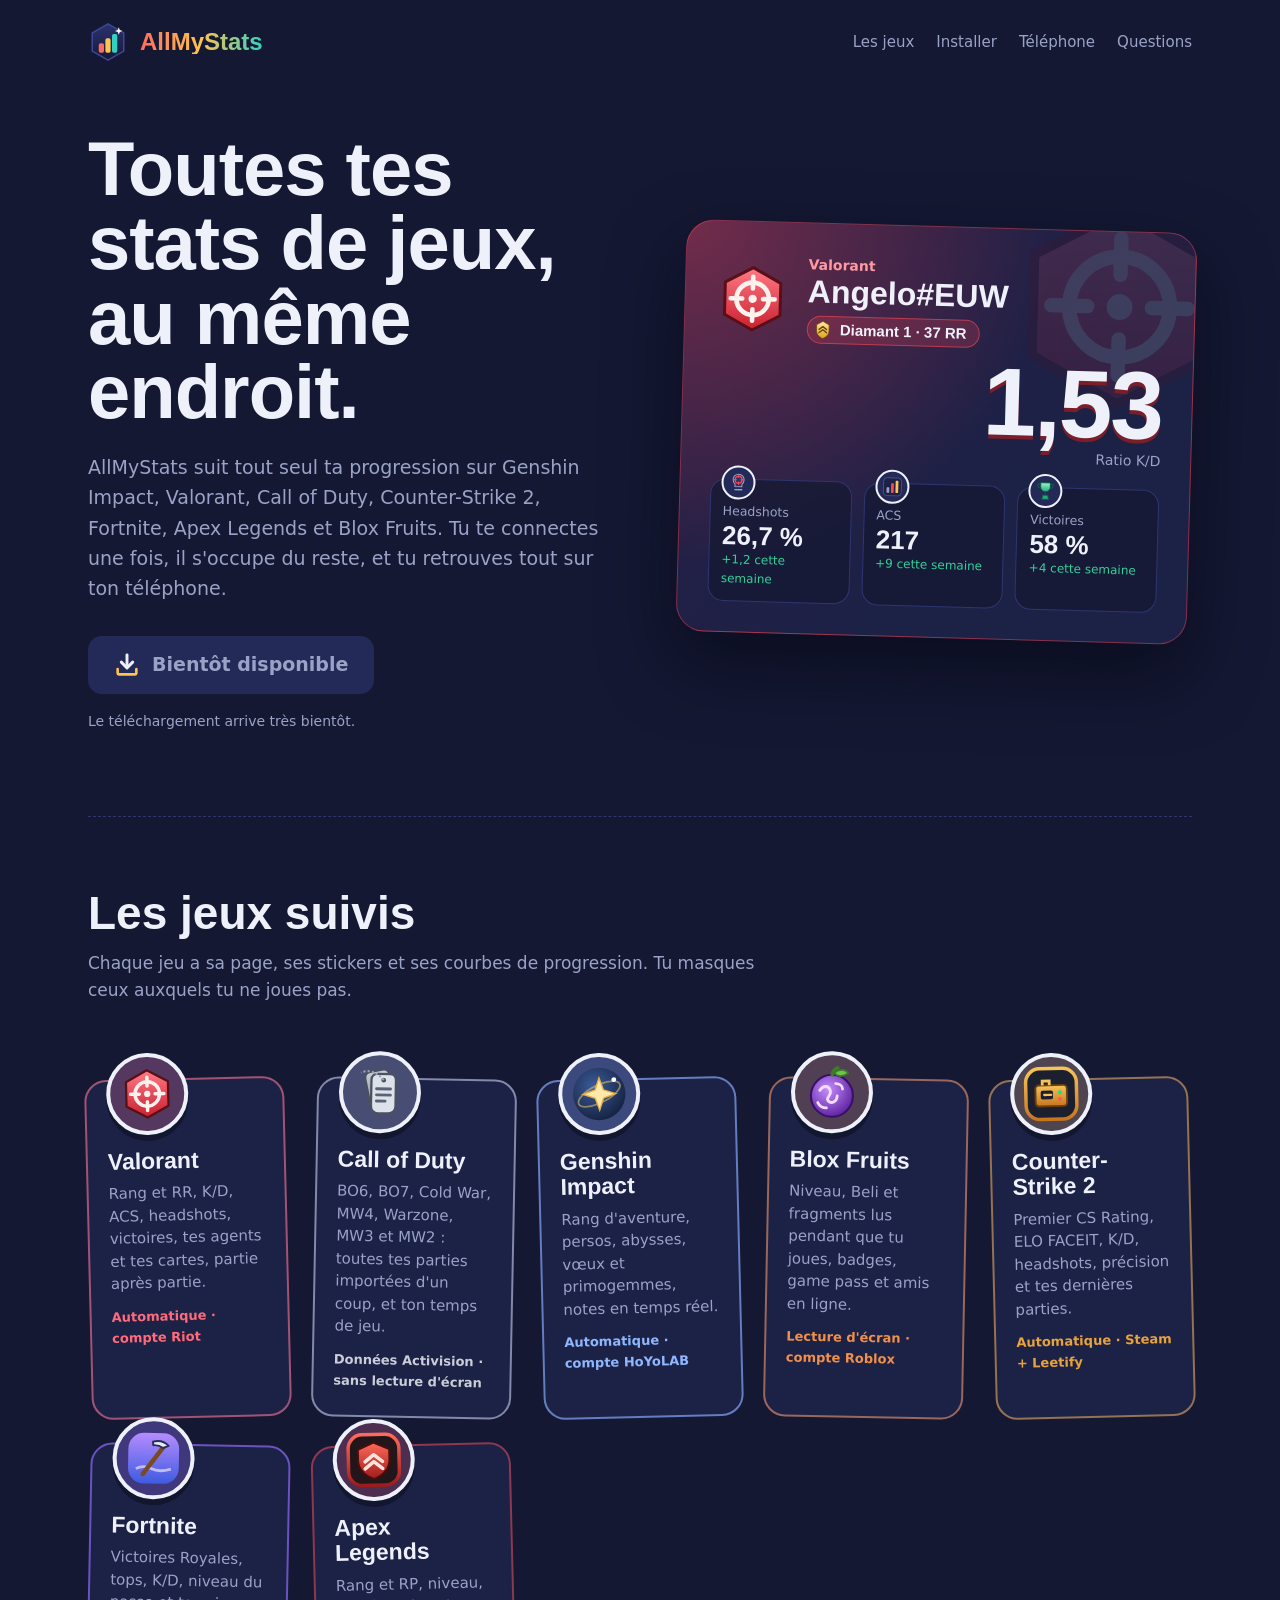
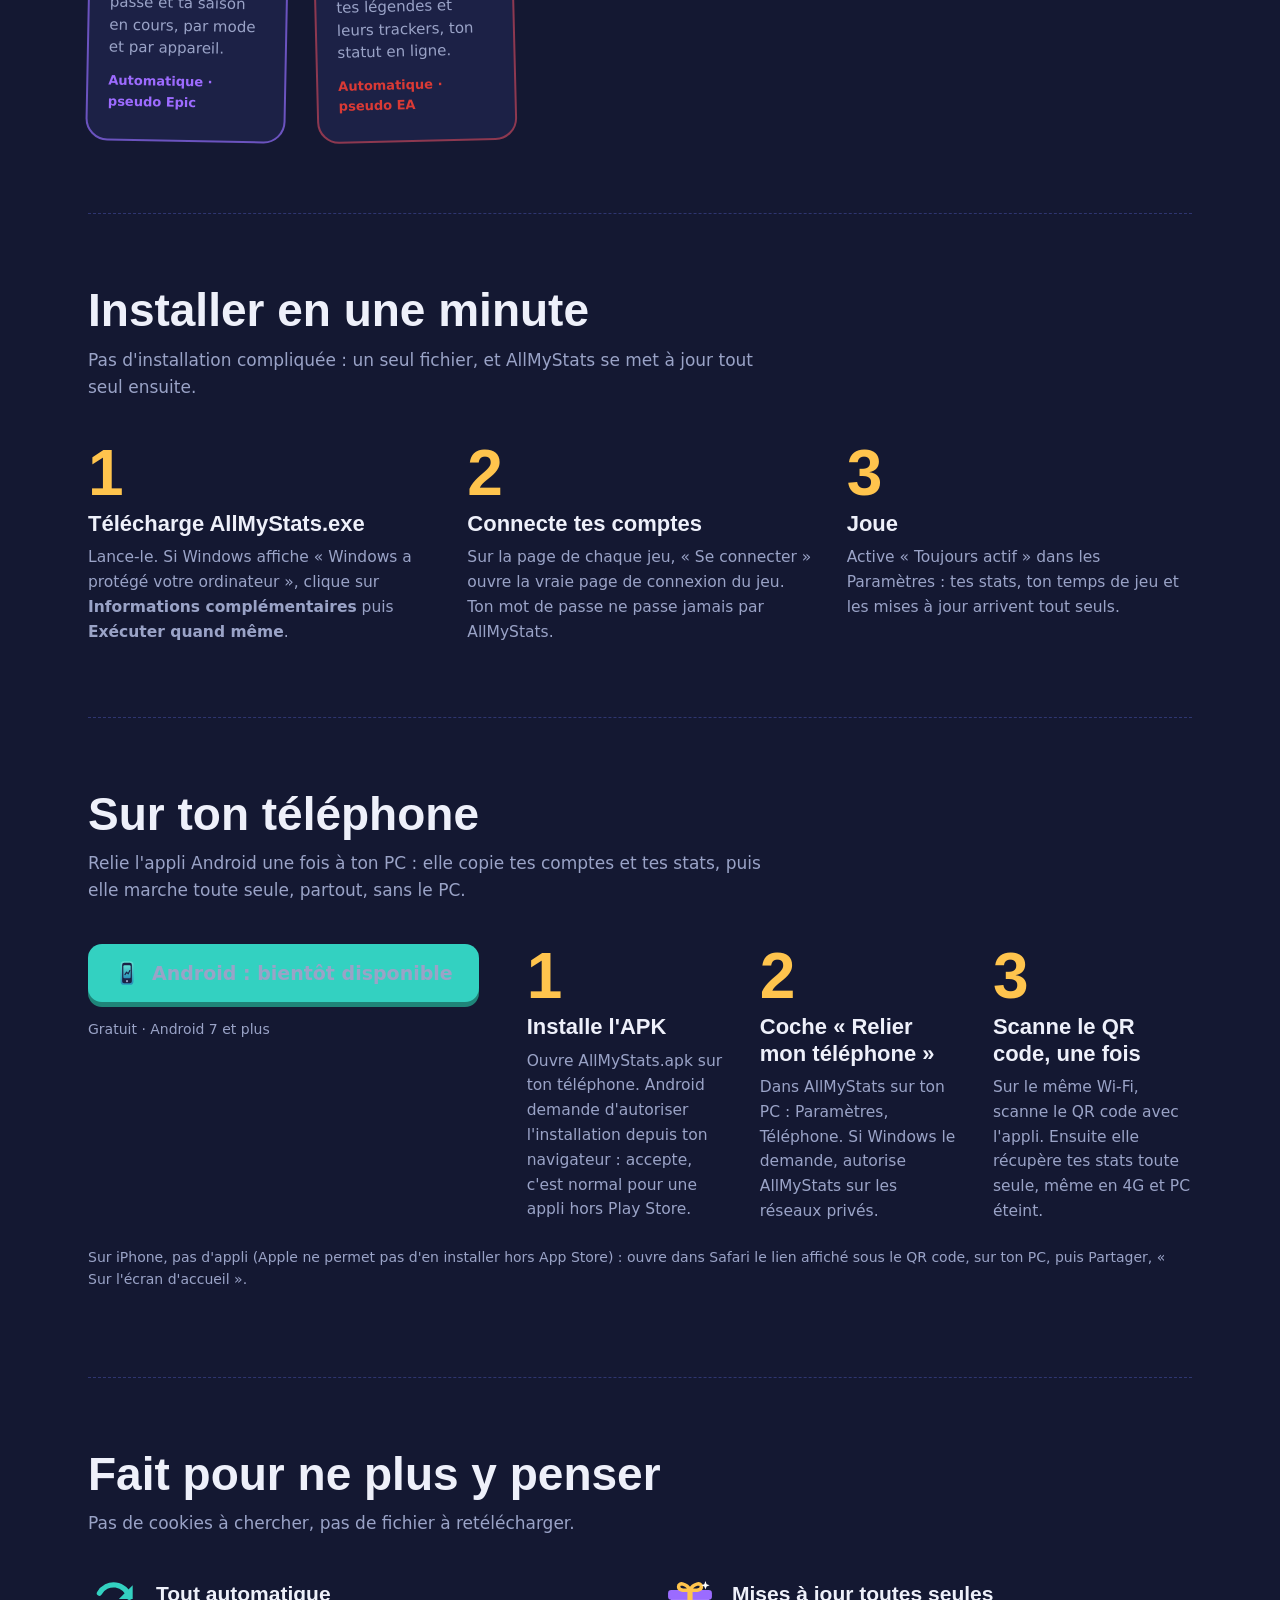
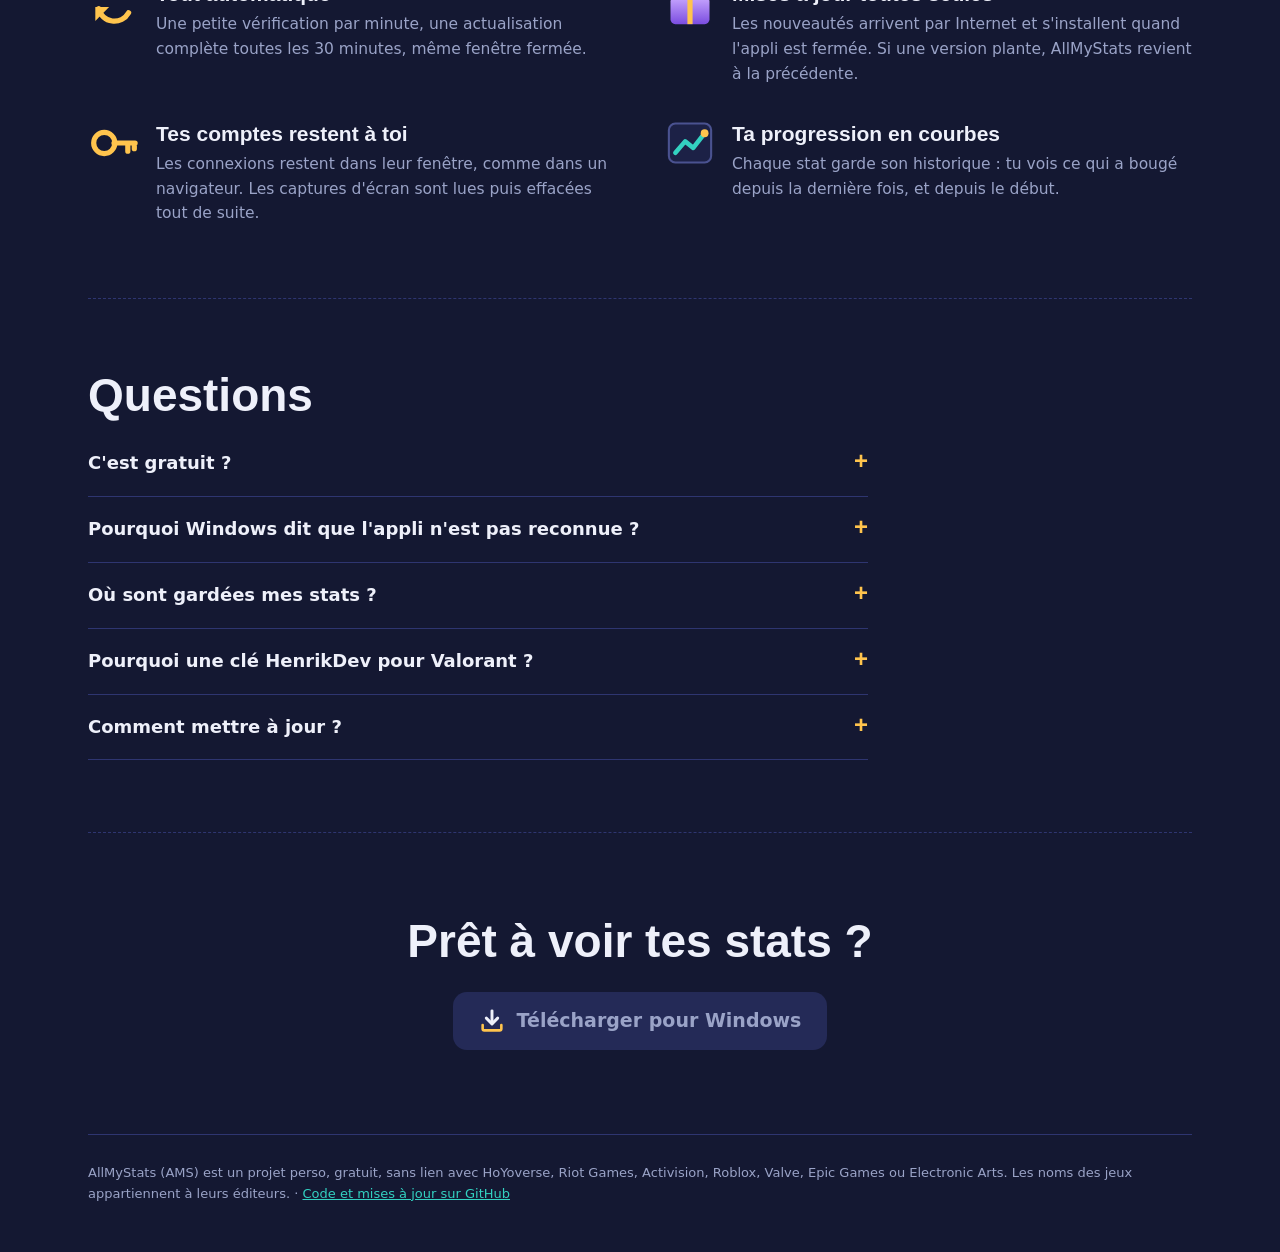
==== commit 3bfe9b80: "2.19.0 : appli Android autonome (moteur AllMyStats embarqué, liaison unique par QR code) Co-Authored" ====
--- a/index.html
+++ b/index.html
@@ -240,7 +240,8 @@
 
     <section id="telephone">
       <h2>Sur ton téléphone</h2>
-      <p class="chapeau">L'appli Android affiche AllMyStats de ton PC, par ton Wi-Fi : toutes tes stats, partout dans la maison.</p>
+      <p class="chapeau">Relie l'appli Android une fois à ton PC : elle copie tes comptes et tes stats, puis elle marche
+        toute seule, partout, sans le PC.</p>
       <div class="tel">
         <div>
           <a class="telecharger" id="telecharger-android" href="#telephone">
@@ -251,11 +252,12 @@
           <li><h3>Installe l'APK</h3>
             <p>Ouvre AllMyStats.apk sur ton téléphone. Android demande d'autoriser l'installation depuis ton
               navigateur : accepte, c'est normal pour une appli hors Play Store.</p></li>
-          <li><h3>Active le téléphone sur le PC</h3>
+          <li><h3>Coche « Relier mon téléphone »</h3>
             <p>Dans AllMyStats sur ton PC : Paramètres, Téléphone. Si Windows le demande, autorise AllMyStats sur les
               réseaux privés.</p></li>
-          <li><h3>Scanne le QR code</h3>
-            <p>Dans l'appli du téléphone : Scanner le QR code. Elle s'ouvre ensuite directement sur tes stats.</p></li>
+          <li><h3>Scanne le QR code, une fois</h3>
+            <p>Sur le même Wi-Fi, scanne le QR code avec l'appli. Ensuite elle récupère tes stats toute seule, même en
+              4G et PC éteint.</p></li>
         </ol>
       </div>
       <p class="meta">Sur iPhone, pas d'appli (Apple ne permet pas d'en installer hors App Store) : ouvre dans Safari le
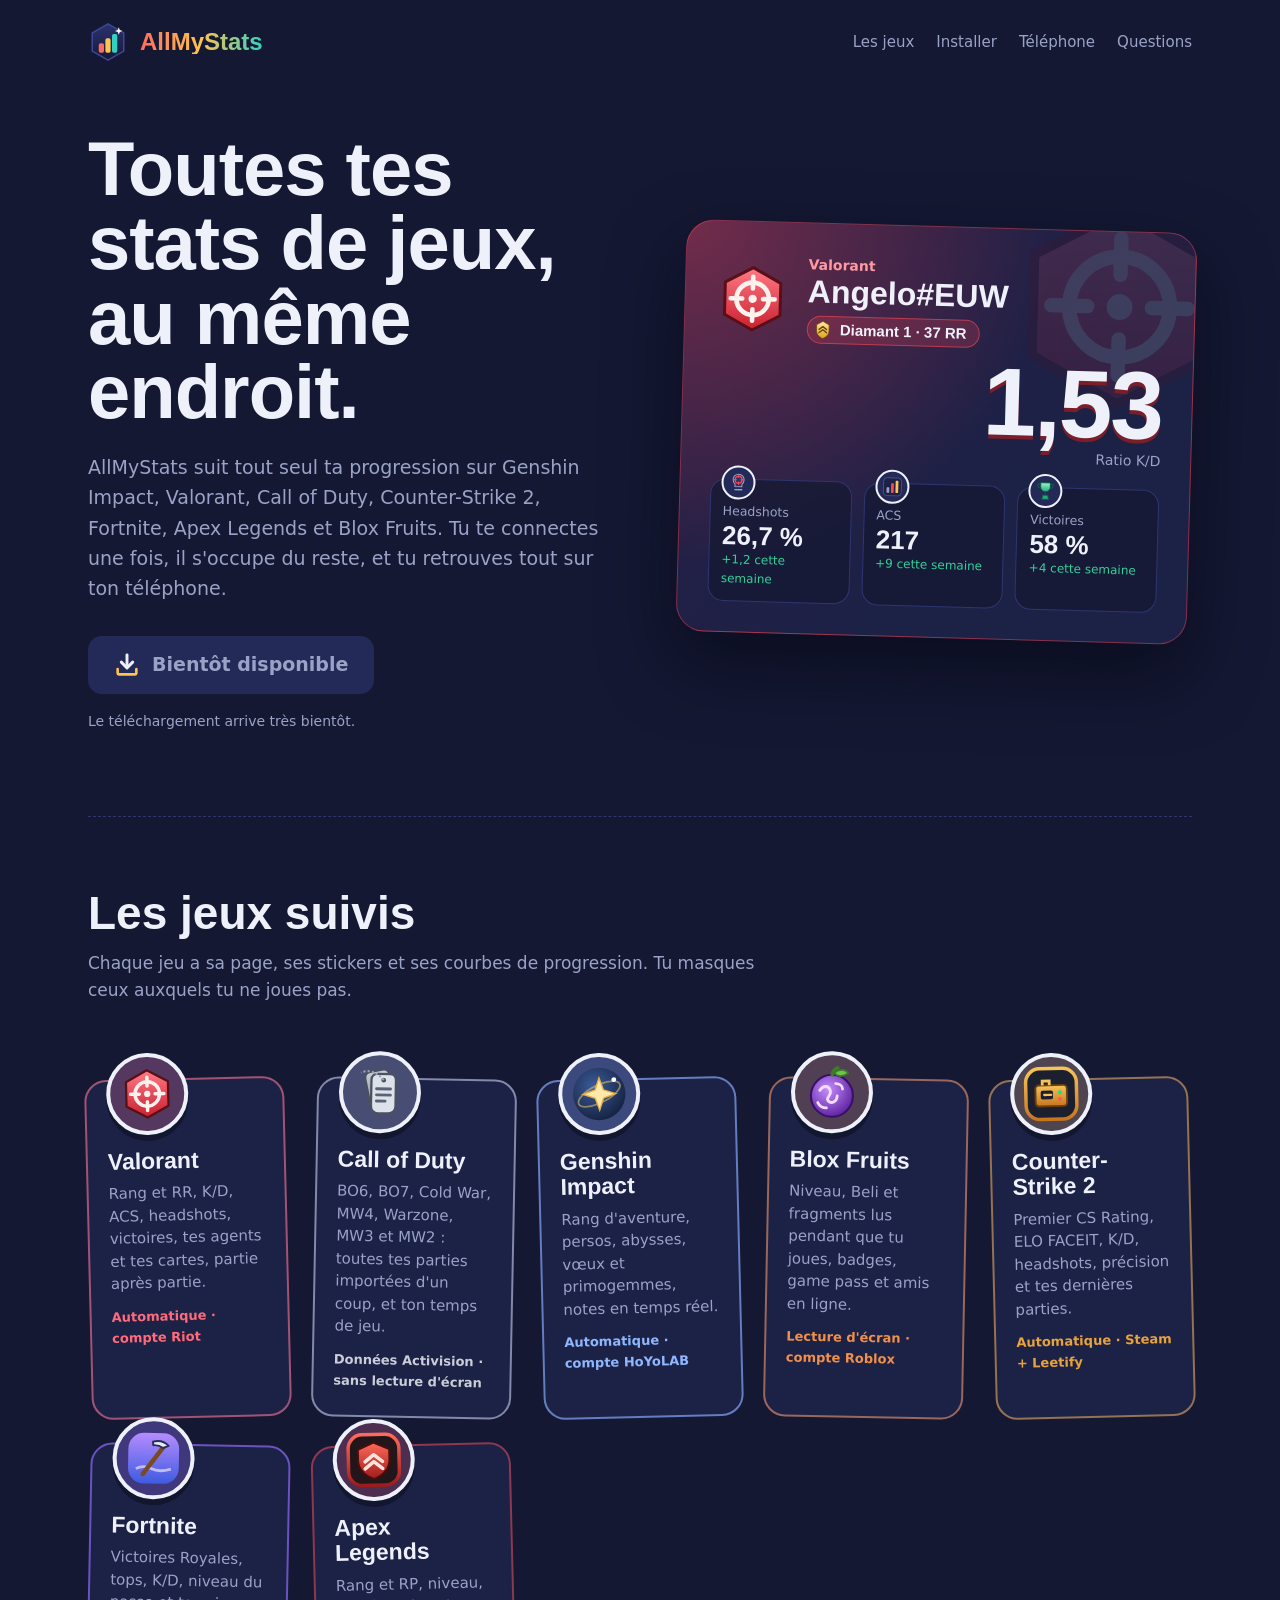
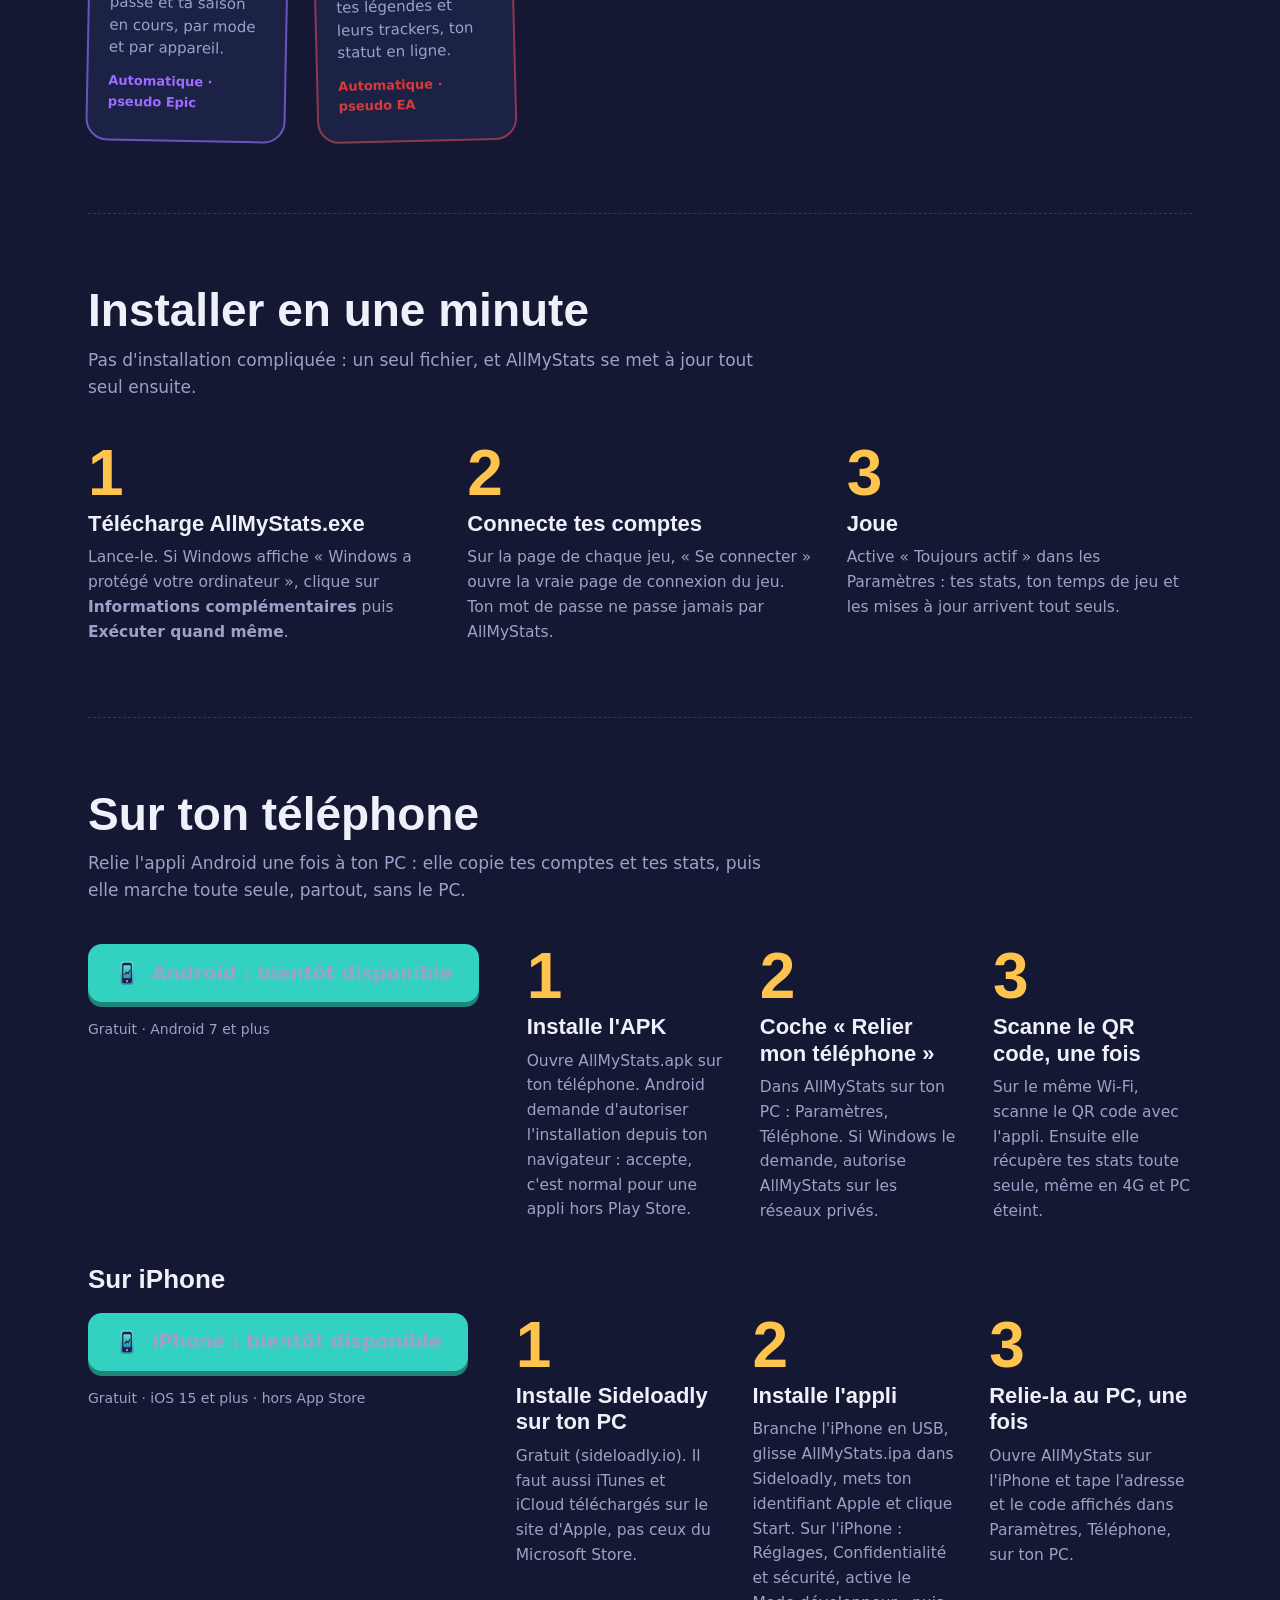
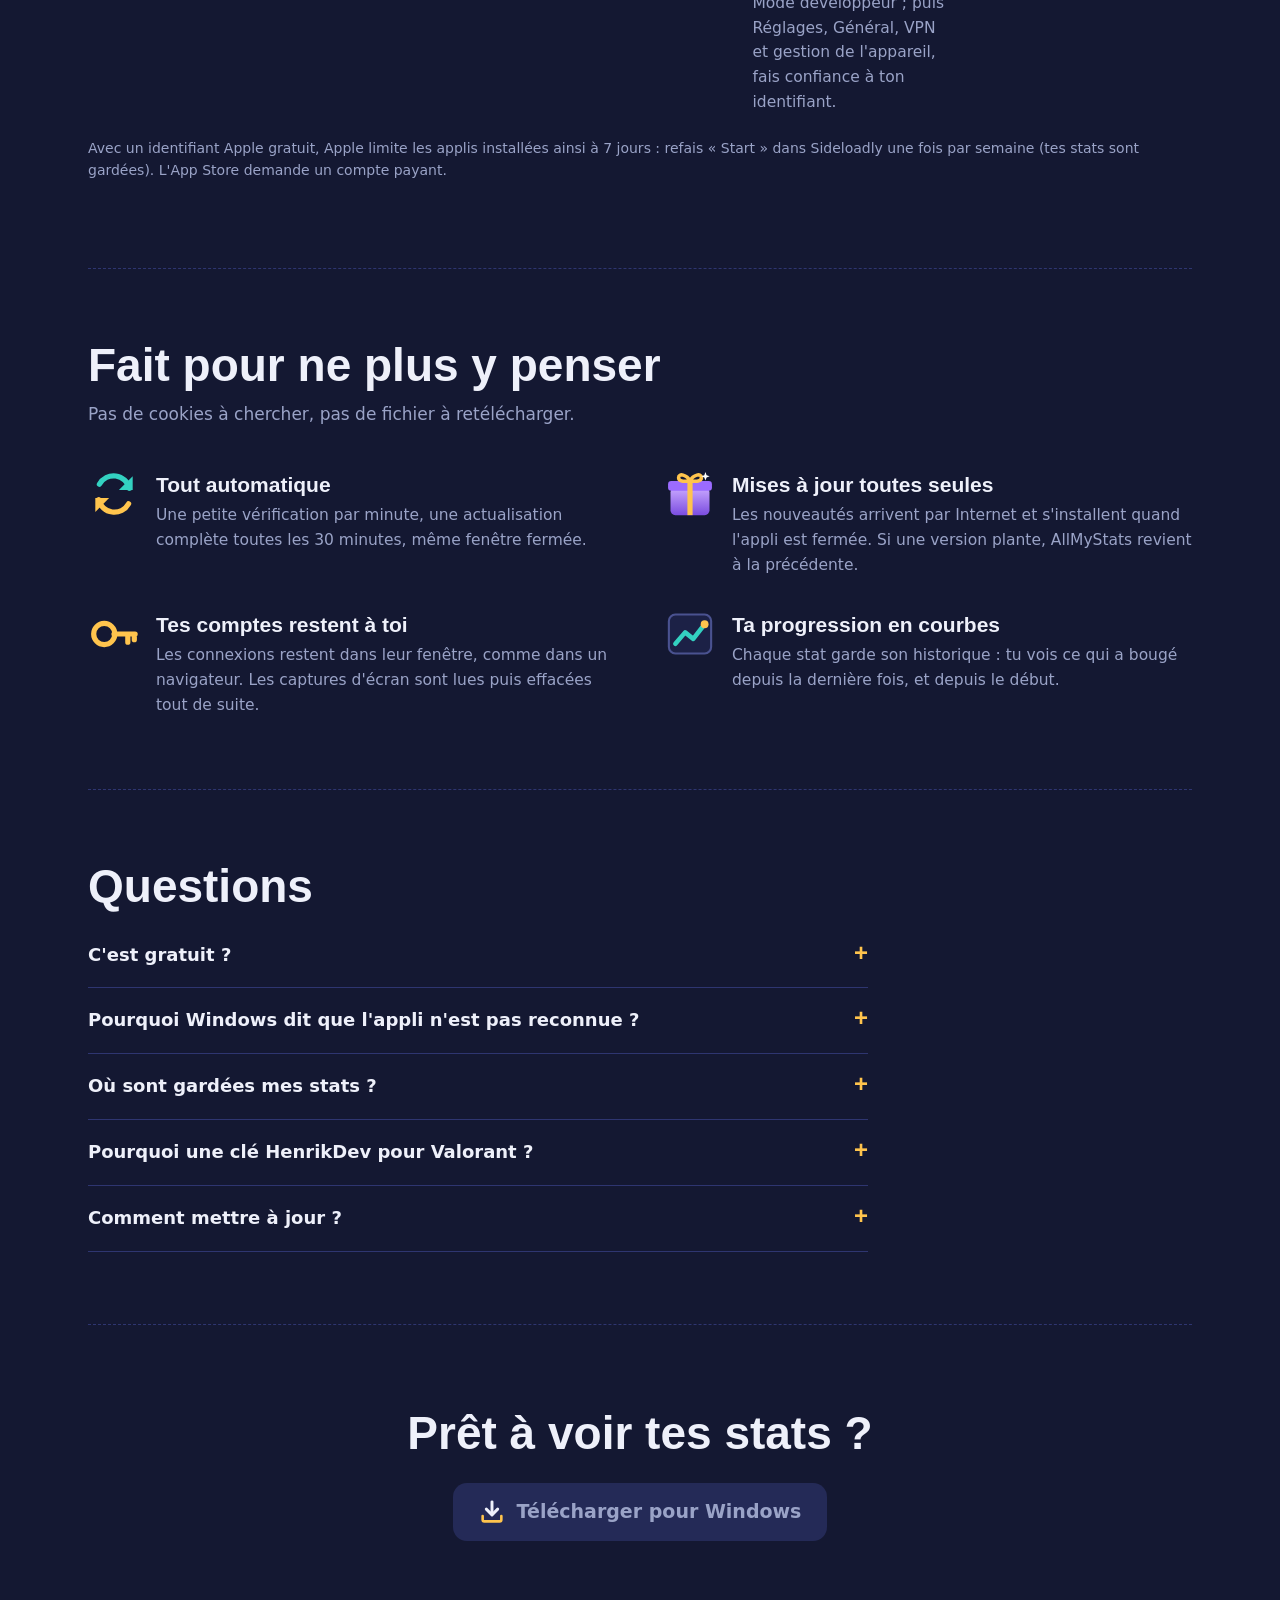
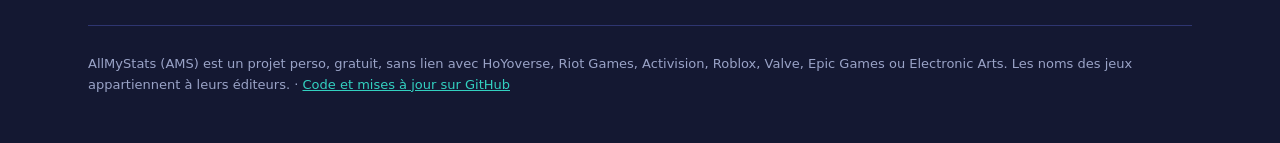
==== commit 8d63dd6f: "2.20.1 : appli iPhone en téléchargement sur le site Co-Authored-By: Claude Opus 5.5 <noreply@anthrop" ====
--- a/index.html
+++ b/index.html
@@ -112,6 +112,7 @@
   .tel { display: grid; grid-template-columns: auto 1fr; gap: 48px; align-items: start; margin-bottom: 22px; }
   .tel .telecharger { background: var(--turquoise); box-shadow: 0 5px 0 #1F8579; }
   .tel .telecharger:hover { box-shadow: 0 3px 0 #1F8579; }
+  .sous-titre { font: 700 26px/1.2 var(--f-chiffres); margin: 40px 0 18px; }
   @media (max-width: 860px) { .tel { grid-template-columns: 1fr; gap: 28px; } }
   .final { text-align: center; padding: 84px 0; border-top: 1px dashed var(--trait); }
   .final h2 { margin-bottom: 26px; }
@@ -260,8 +261,27 @@
               4G et PC éteint.</p></li>
         </ol>
       </div>
-      <p class="meta">Sur iPhone, pas d'appli (Apple ne permet pas d'en installer hors App Store) : ouvre dans Safari le
-        lien affiché sous le QR code, sur ton PC, puis Partager, « Sur l'écran d'accueil ».</p>
+      <h3 class="sous-titre" id="iphone">Sur iPhone</h3>
+      <div class="tel">
+        <div>
+          <a class="telecharger" id="telecharger-ios" href="#iphone">
+            <span class="ico" data-ico="telephone"></span><span id="texte-ios">Télécharger pour iPhone</span></a>
+          <div class="meta" id="meta-ios">Gratuit · iOS 15 et plus · hors App Store</div>
+        </div>
+        <ol class="etapes">
+          <li><h3>Installe Sideloadly sur ton PC</h3>
+            <p>Gratuit (sideloadly.io). Il faut aussi iTunes et iCloud téléchargés sur le site d'Apple, pas ceux du
+              Microsoft Store.</p></li>
+          <li><h3>Installe l'appli</h3>
+            <p>Branche l'iPhone en USB, glisse AllMyStats.ipa dans Sideloadly, mets ton identifiant Apple et clique
+              Start. Sur l'iPhone : Réglages, Confidentialité et sécurité, active le Mode développeur ; puis Réglages,
+              Général, VPN et gestion de l'appareil, fais confiance à ton identifiant.</p></li>
+          <li><h3>Relie-la au PC, une fois</h3>
+            <p>Ouvre AllMyStats sur l'iPhone et tape l'adresse et le code affichés dans Paramètres, Téléphone, sur ton PC.</p></li>
+        </ol>
+      </div>
+      <p class="meta">Avec un identifiant Apple gratuit, Apple limite les applis installées ainsi à 7 jours : refais
+        « Start » dans Sideloadly une fois par semaine (tes stats sont gardées). L'App Store demande un compte payant.</p>
     </section>
 
     <section>
@@ -356,6 +376,21 @@
       b.setAttribute("aria-disabled", "true"); b.removeAttribute("href");
       document.getElementById("texte-android").textContent = "Android : bientôt disponible";
     });
+  // L'appli iPhone : le fichier AllMyStats.ipa de la publication « ios »
+  fetch(`https://api.github.com/repos/${DEPOT}/releases/tags/ios`)
+    .then((r) => (r.ok ? r.json() : null))
+    .then((rel) => {
+      const ipa = rel?.assets?.find((a) => /\.ipa$/i.test(a.name));
+      if (!ipa) throw new Error("pas encore d'IPA");
+      document.getElementById("telecharger-ios").href = ipa.browser_download_url;
+      const mo = (ipa.size / 1048576).toLocaleString("fr-FR", { maximumFractionDigits: 1 });
+      document.getElementById("meta-ios").textContent = `${mo} Mo · Gratuit · iOS 15 et plus · hors App Store`;
+    })
+    .catch(() => {
+      const b = document.getElementById("telecharger-ios");
+      b.setAttribute("aria-disabled", "true"); b.removeAttribute("href");
+      document.getElementById("texte-ios").textContent = "iPhone : bientôt disponible";
+    });
   fetch("maj.json").then((r) => r.json()).then((m) => {
     const meta = document.getElementById("meta");
     if (!/Version/.test(meta.textContent) && !/bientôt/.test(meta.textContent)) meta.textContent = `Version ${m.version} · ` + meta.textContent;
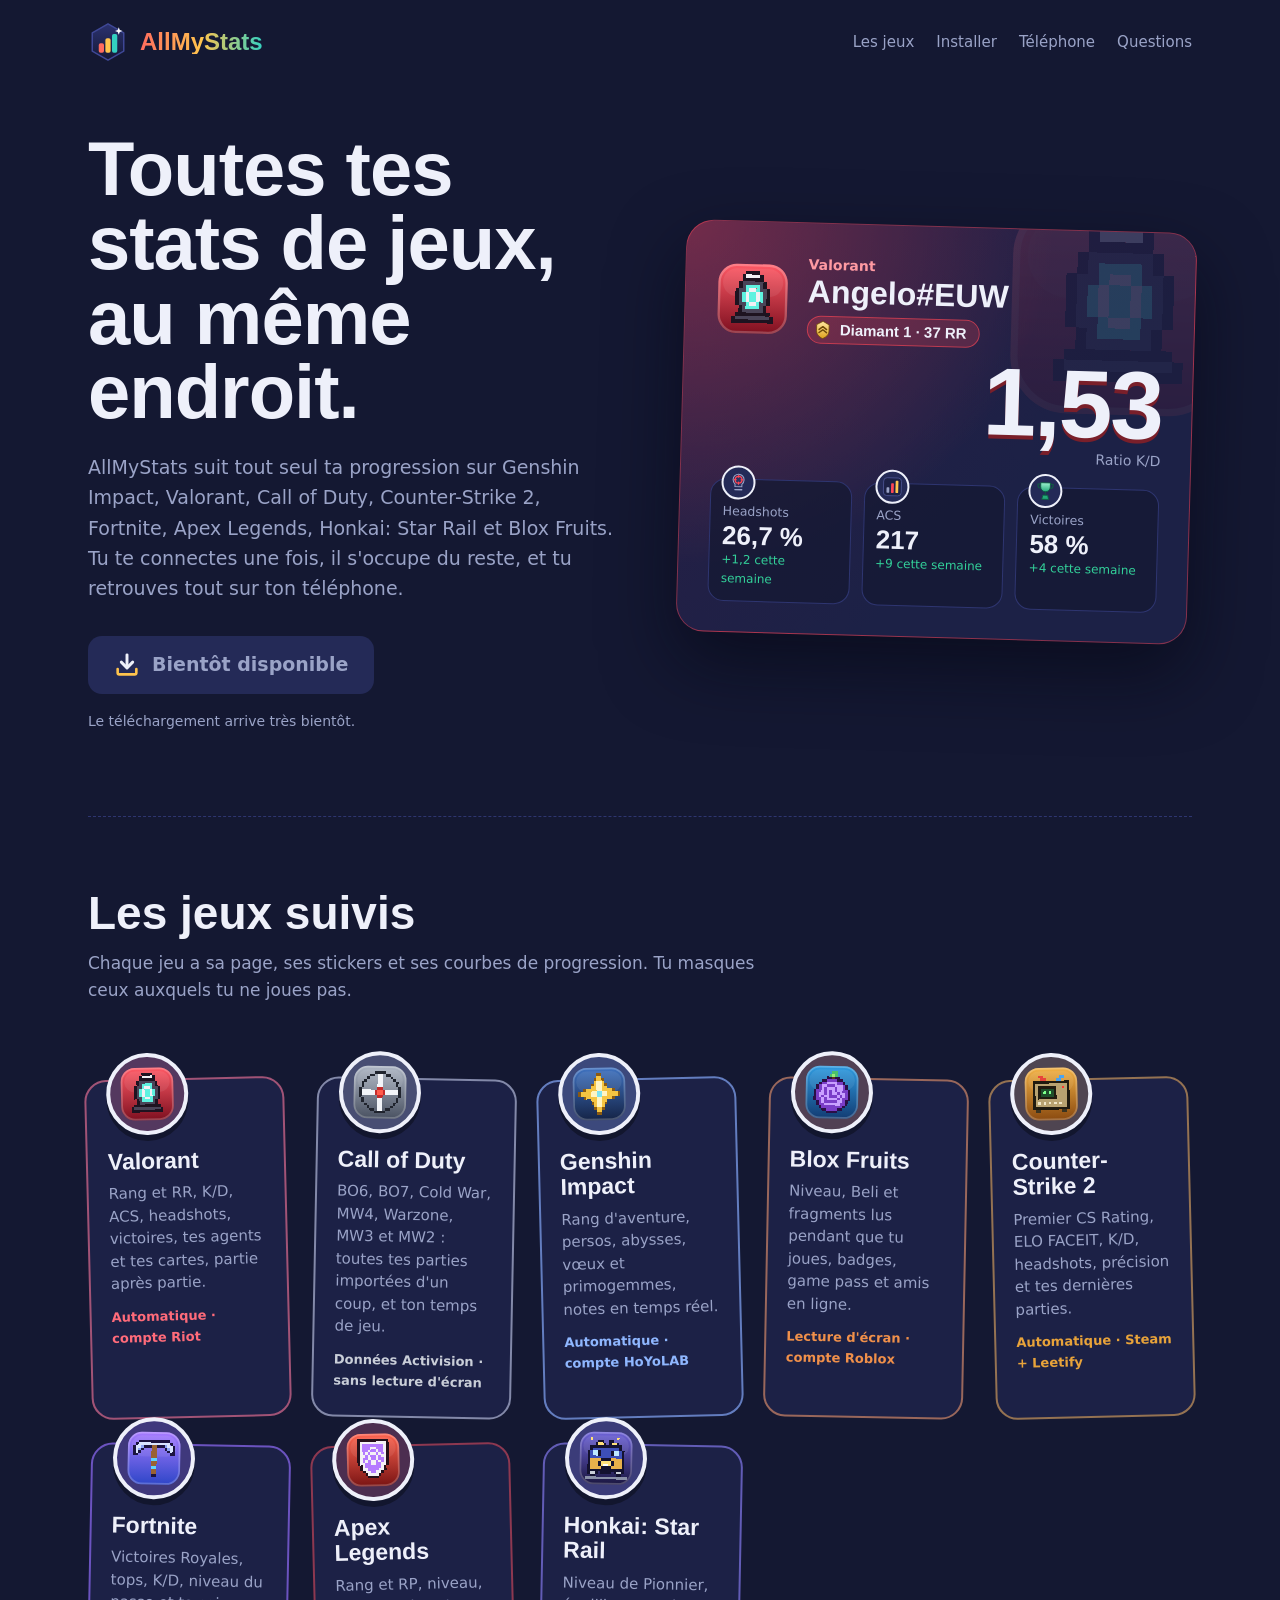
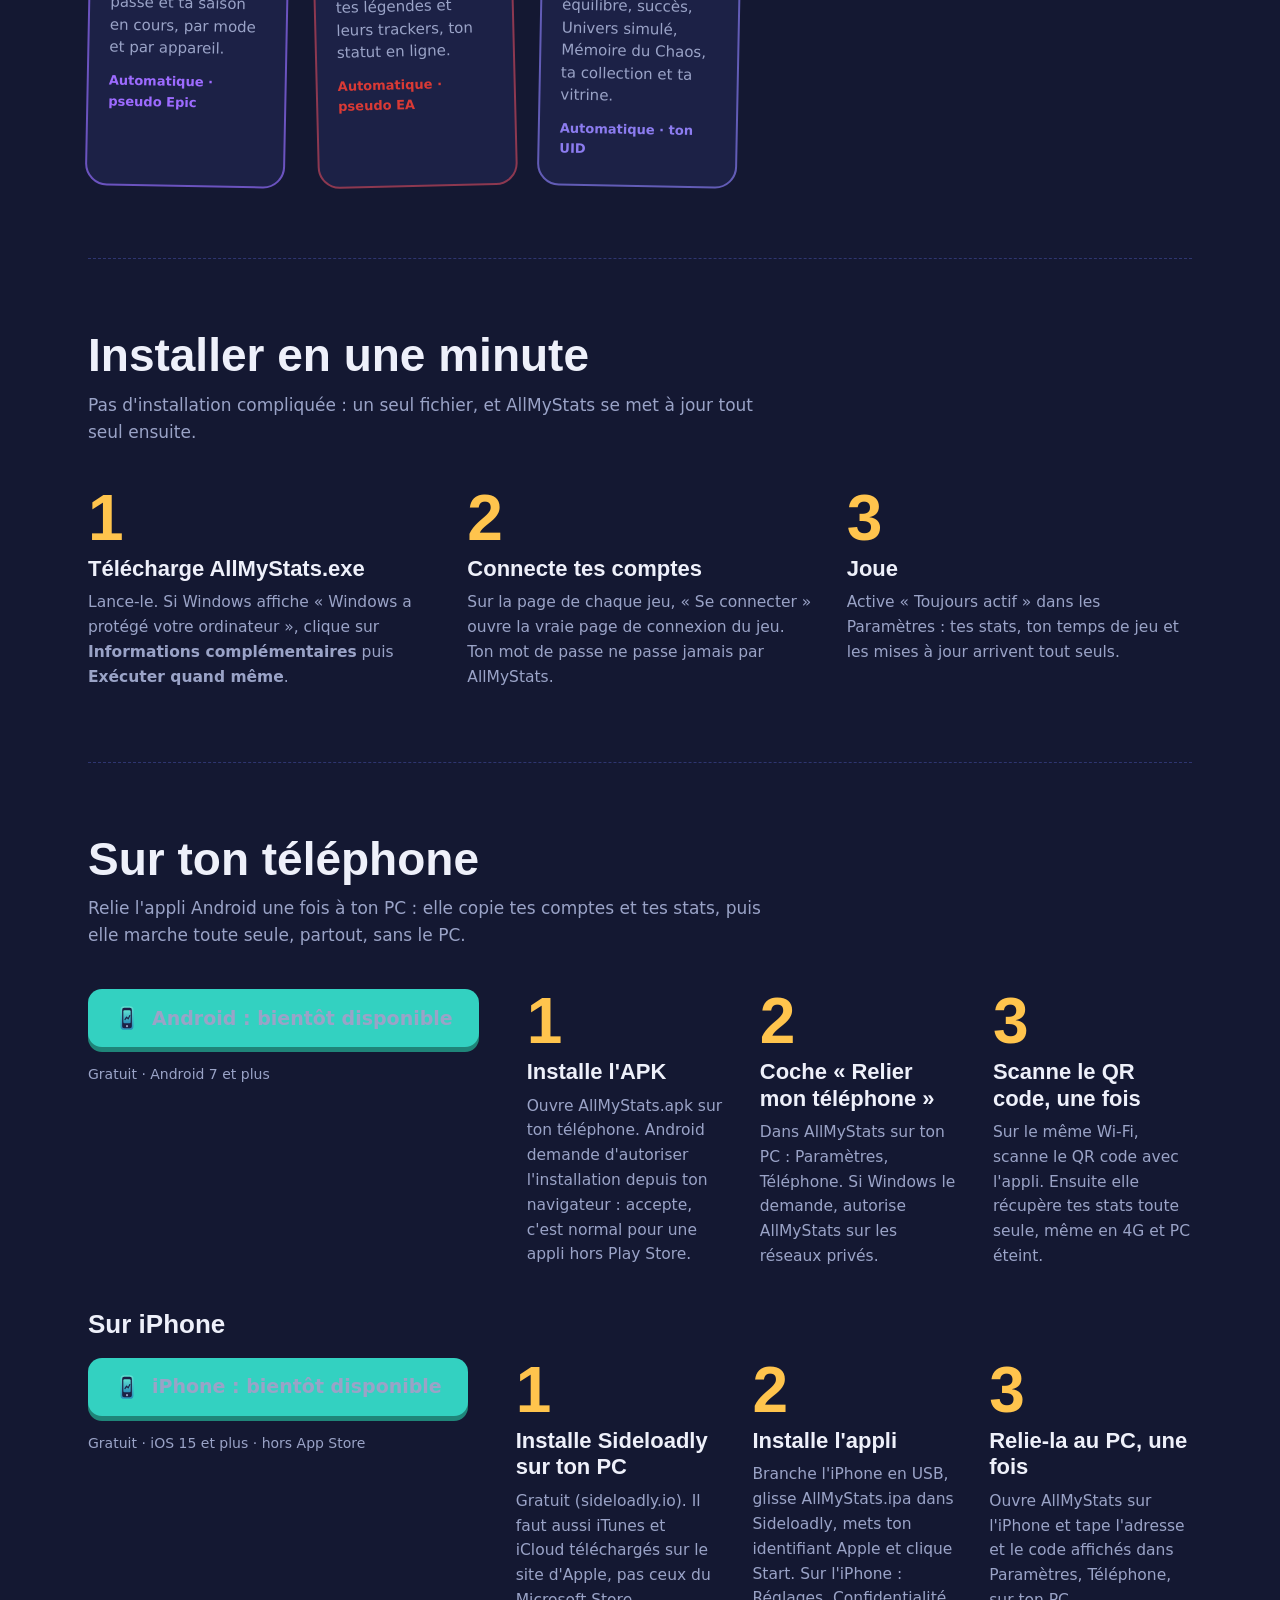
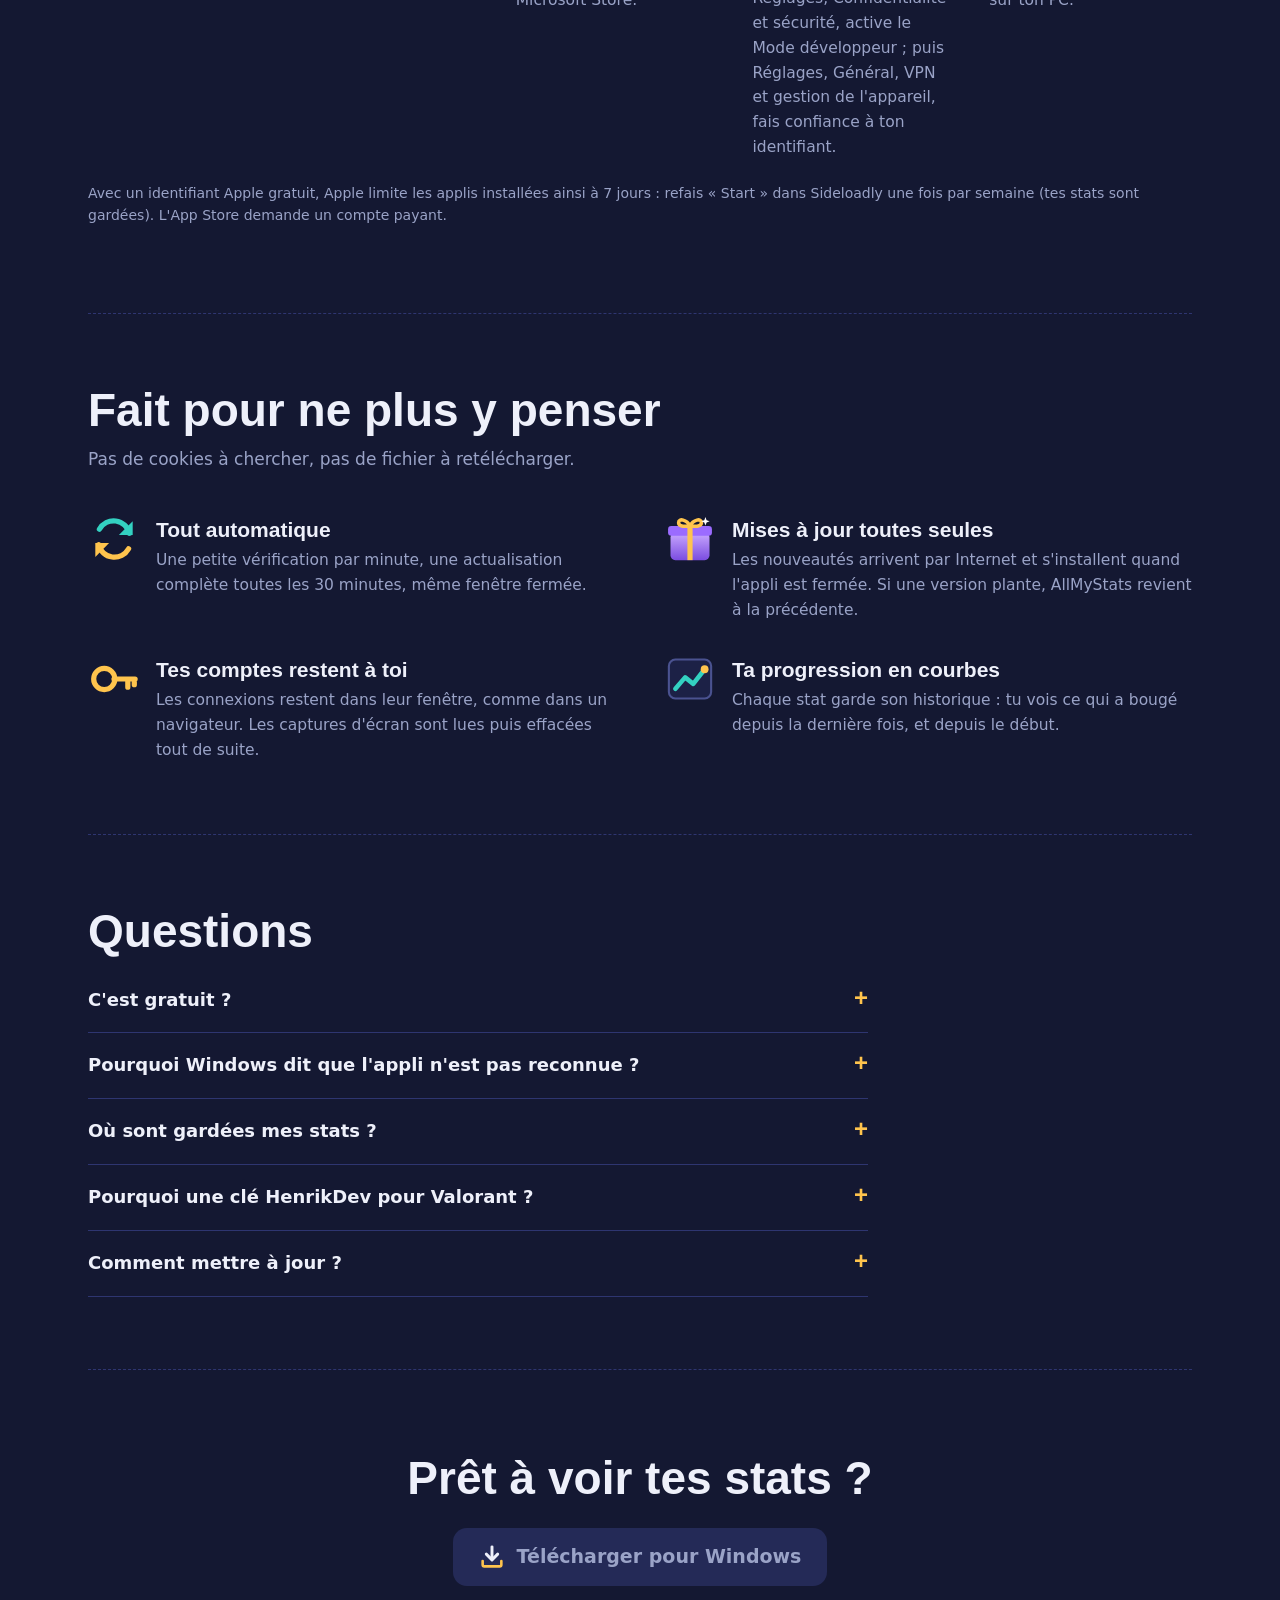
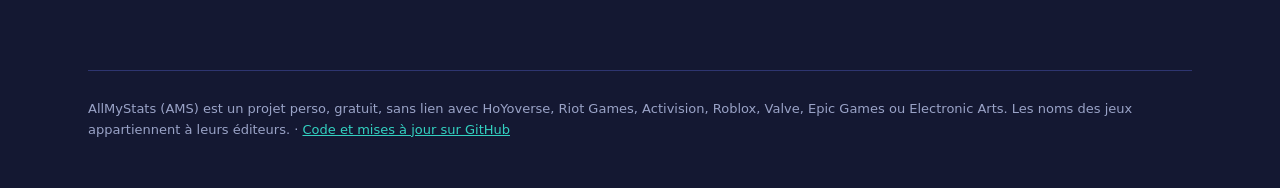
==== commit 75be8f87: "2.29.0 : Honkai: Star Rail Co-Authored-By: Claude Opus 5.5 <noreply@anthropic.com> Claude-Session: h" ====
--- a/index.html
+++ b/index.html
@@ -4,7 +4,7 @@
 <meta charset="utf-8">
 <meta name="viewport" content="width=device-width, initial-scale=1">
 <title>AllMyStats : toutes tes stats de jeux au même endroit</title>
-<meta name="description" content="AllMyStats (AMS) est une appli Windows gratuite, avec son appli Android, qui suit toute seule tes stats sur Genshin Impact, Valorant, Call of Duty, Counter-Strike 2, Fortnite, Apex Legends et Blox Fruits.">
+<meta name="description" content="AllMyStats (AMS) est une appli Windows gratuite, avec son appli Android, qui suit toute seule tes stats sur Genshin Impact, Honkai: Star Rail, Valorant, Call of Duty, Counter-Strike 2, Fortnite, Apex Legends et Blox Fruits.">
 <link rel="icon" href="icone.png">
 <style>
   :root {
@@ -148,7 +148,7 @@
       <div>
         <h1>Toutes tes stats de jeux, au même endroit.</h1>
         <p class="intro">AllMyStats suit tout seul ta progression sur Genshin Impact, Valorant, Call of Duty,
-          Counter-Strike 2, Fortnite, Apex Legends et Blox Fruits. Tu te connectes une fois, il s'occupe du reste,
+          Counter-Strike 2, Fortnite, Apex Legends, Honkai: Star Rail et Blox Fruits. Tu te connectes une fois, il s'occupe du reste,
           et tu retrouves tout sur ton téléphone.</p>
         <a class="telecharger" id="telecharger" href="#installer">
           <span class="ico" data-ico="telecharger"></span><span id="texte-telecharger">Télécharger pour Windows</span></a>
@@ -219,6 +219,12 @@
           <h3>Apex Legends</h3>
           <p>Rang et RP, niveau, tes légendes et leurs trackers, ton statut en ligne.</p>
           <span class="comment">Automatique · pseudo EA</span>
+        </article>
+        <article class="sticker-jeu" style="--c:#8C7CF0">
+          <div class="rond" data-ico="jeu_starrail"></div>
+          <h3>Honkai: Star Rail</h3>
+          <p>Niveau de Pionnier, équilibre, succès, Univers simulé, Mémoire du Chaos, ta collection et ta vitrine.</p>
+          <span class="comment">Automatique · ton UID</span>
         </article>
       </div>
     </section>
@@ -346,15 +352,18 @@
   // Le bouton pointe vers la dernière version publiée (fichier AllMyStats.exe d'une « Release » GitHub)
   const DEPOT = "Angelotkkt/AllMyStats";
   const boutons = [document.getElementById("telecharger"), document.getElementById("telecharger-2")];
-  fetch(`https://api.github.com/repos/${DEPOT}/releases/latest`)
+  // D'abord la publication « windows » (fabriquée automatiquement), sinon la dernière publication
+  fetch(`https://api.github.com/repos/${DEPOT}/releases/tags/windows`)
     .then((r) => (r.ok ? r.json() : null))
+    .then((rel) => rel?.assets?.some((a) => /\.exe$/i.test(a.name)) ? rel
+      : fetch(`https://api.github.com/repos/${DEPOT}/releases/latest`).then((r) => (r.ok ? r.json() : null)))
     .then((rel) => {
       const exe = rel?.assets?.find((a) => /\.exe$/i.test(a.name));
       if (!exe) throw new Error("pas encore de fichier");
       boutons.forEach((b) => { b.href = exe.browser_download_url; });
       const mo = (exe.size / 1048576).toLocaleString("fr-FR", { maximumFractionDigits: 1 });
       document.getElementById("meta").textContent =
-        `Version ${rel.tag_name.replace(/^v/, "")} · ${mo} Mo · Gratuit · Windows 10 et 11`;
+        `${rel.tag_name === "windows" ? "Dernière version" : "Version " + rel.tag_name.replace(/^v/, "")} · ${mo} Mo · Gratuit · Windows 10 et 11`;
     })
     .catch(() => {
       boutons.forEach((b) => { b.setAttribute("aria-disabled", "true"); b.removeAttribute("href"); });
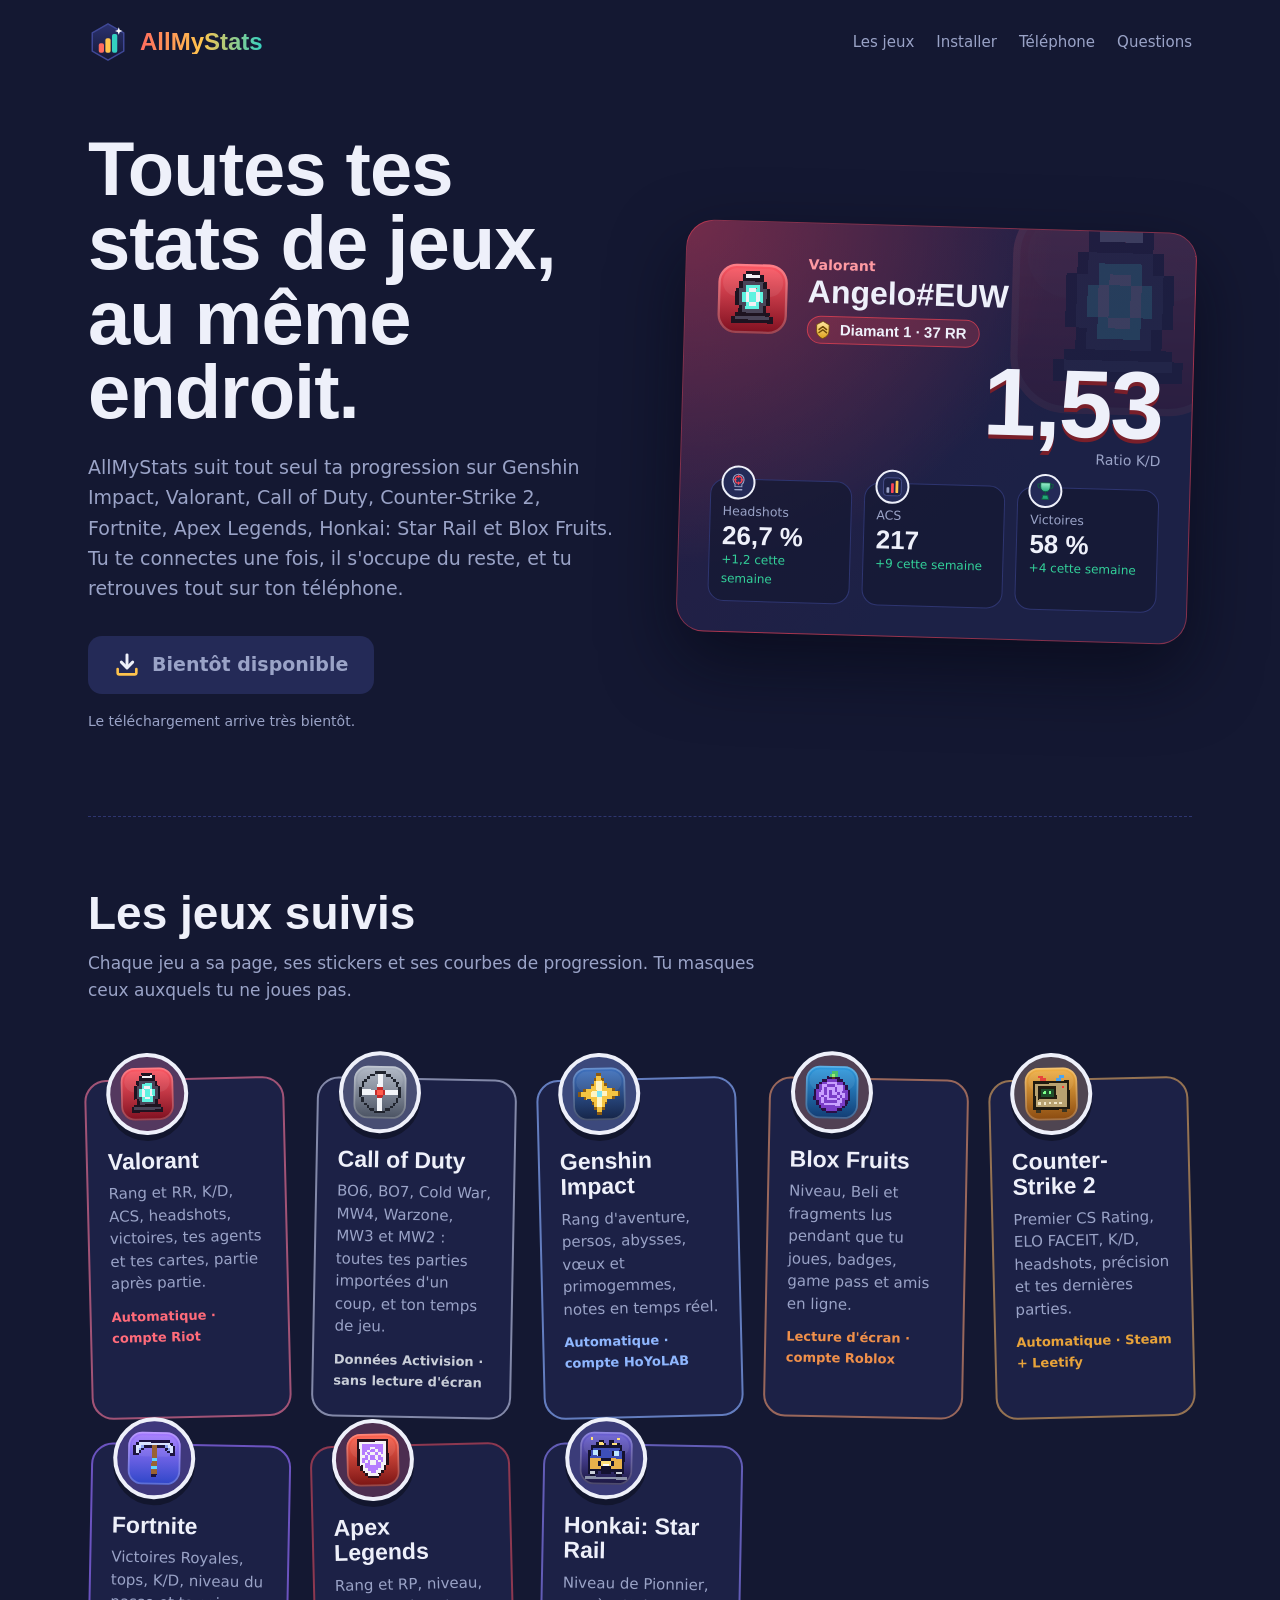
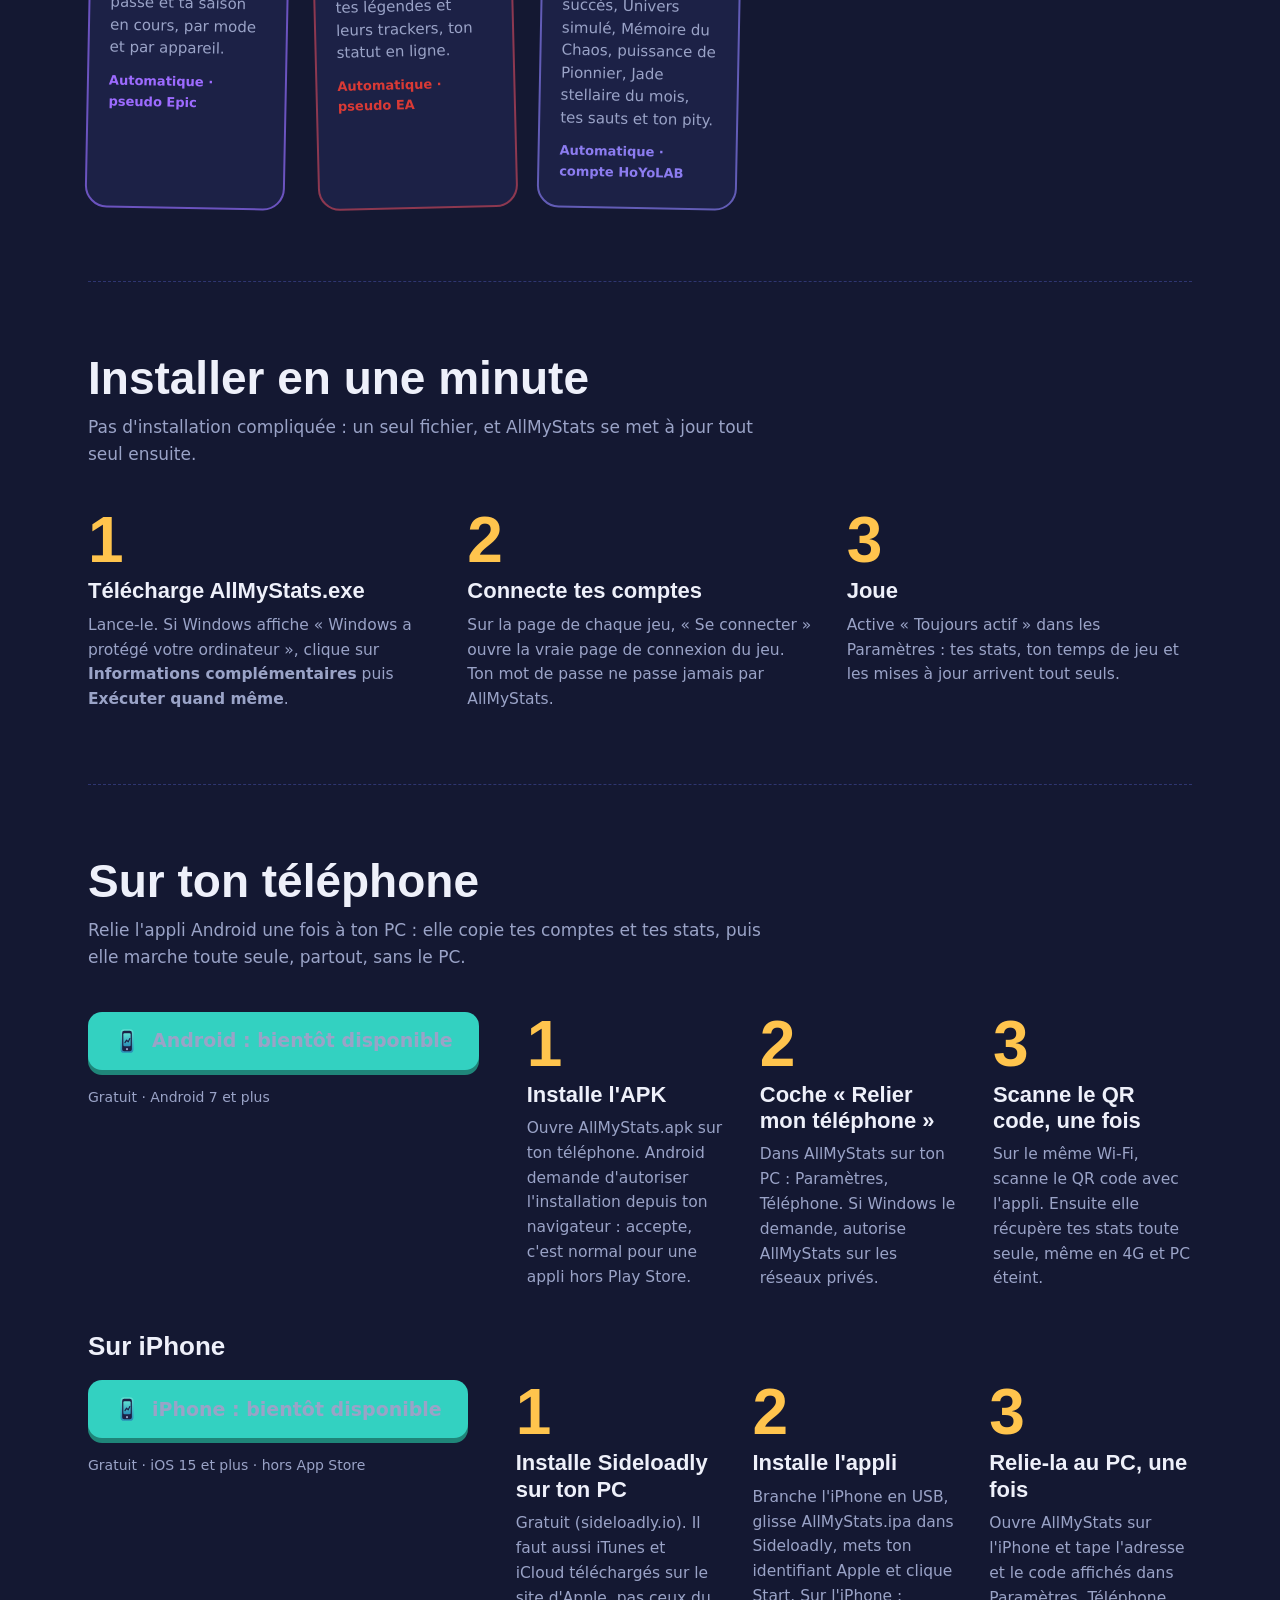
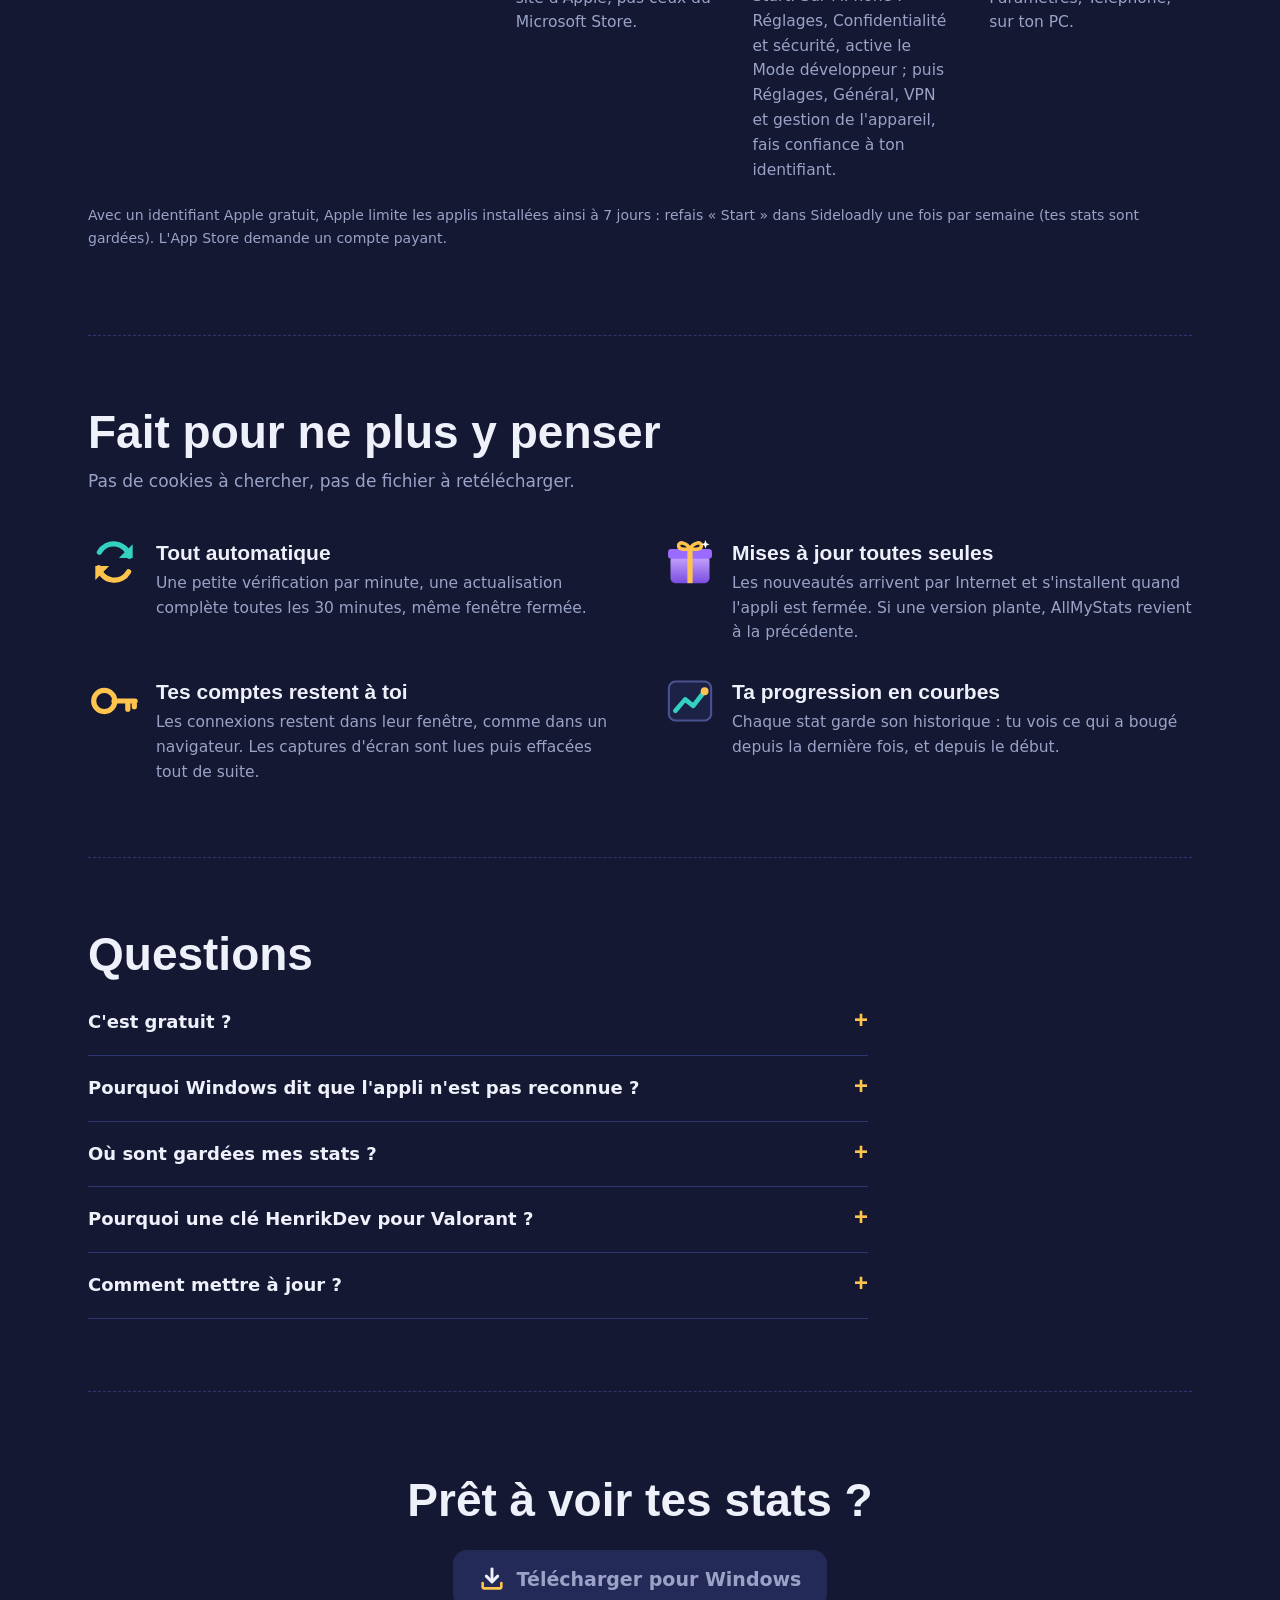
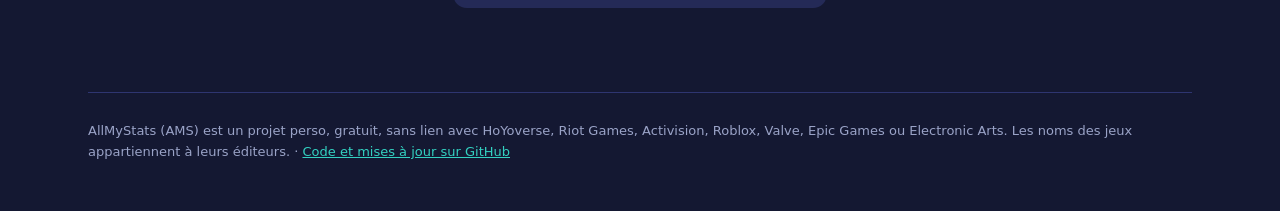
==== commit 74ddb978: "2.30.0 : Star Rail comme Genshin (HoYoLAB, Jade stellaire, sauts) Co-Authored-By: Claude Opus 5.5 <n" ====
--- a/index.html
+++ b/index.html
@@ -223,8 +223,8 @@
         <article class="sticker-jeu" style="--c:#8C7CF0">
           <div class="rond" data-ico="jeu_starrail"></div>
           <h3>Honkai: Star Rail</h3>
-          <p>Niveau de Pionnier, équilibre, succès, Univers simulé, Mémoire du Chaos, ta collection et ta vitrine.</p>
-          <span class="comment">Automatique · ton UID</span>
+          <p>Niveau de Pionnier, succès, Univers simulé, Mémoire du Chaos, puissance de Pionnier, Jade stellaire du mois, tes sauts et ton pity.</p>
+          <span class="comment">Automatique · compte HoYoLAB</span>
         </article>
       </div>
     </section>
